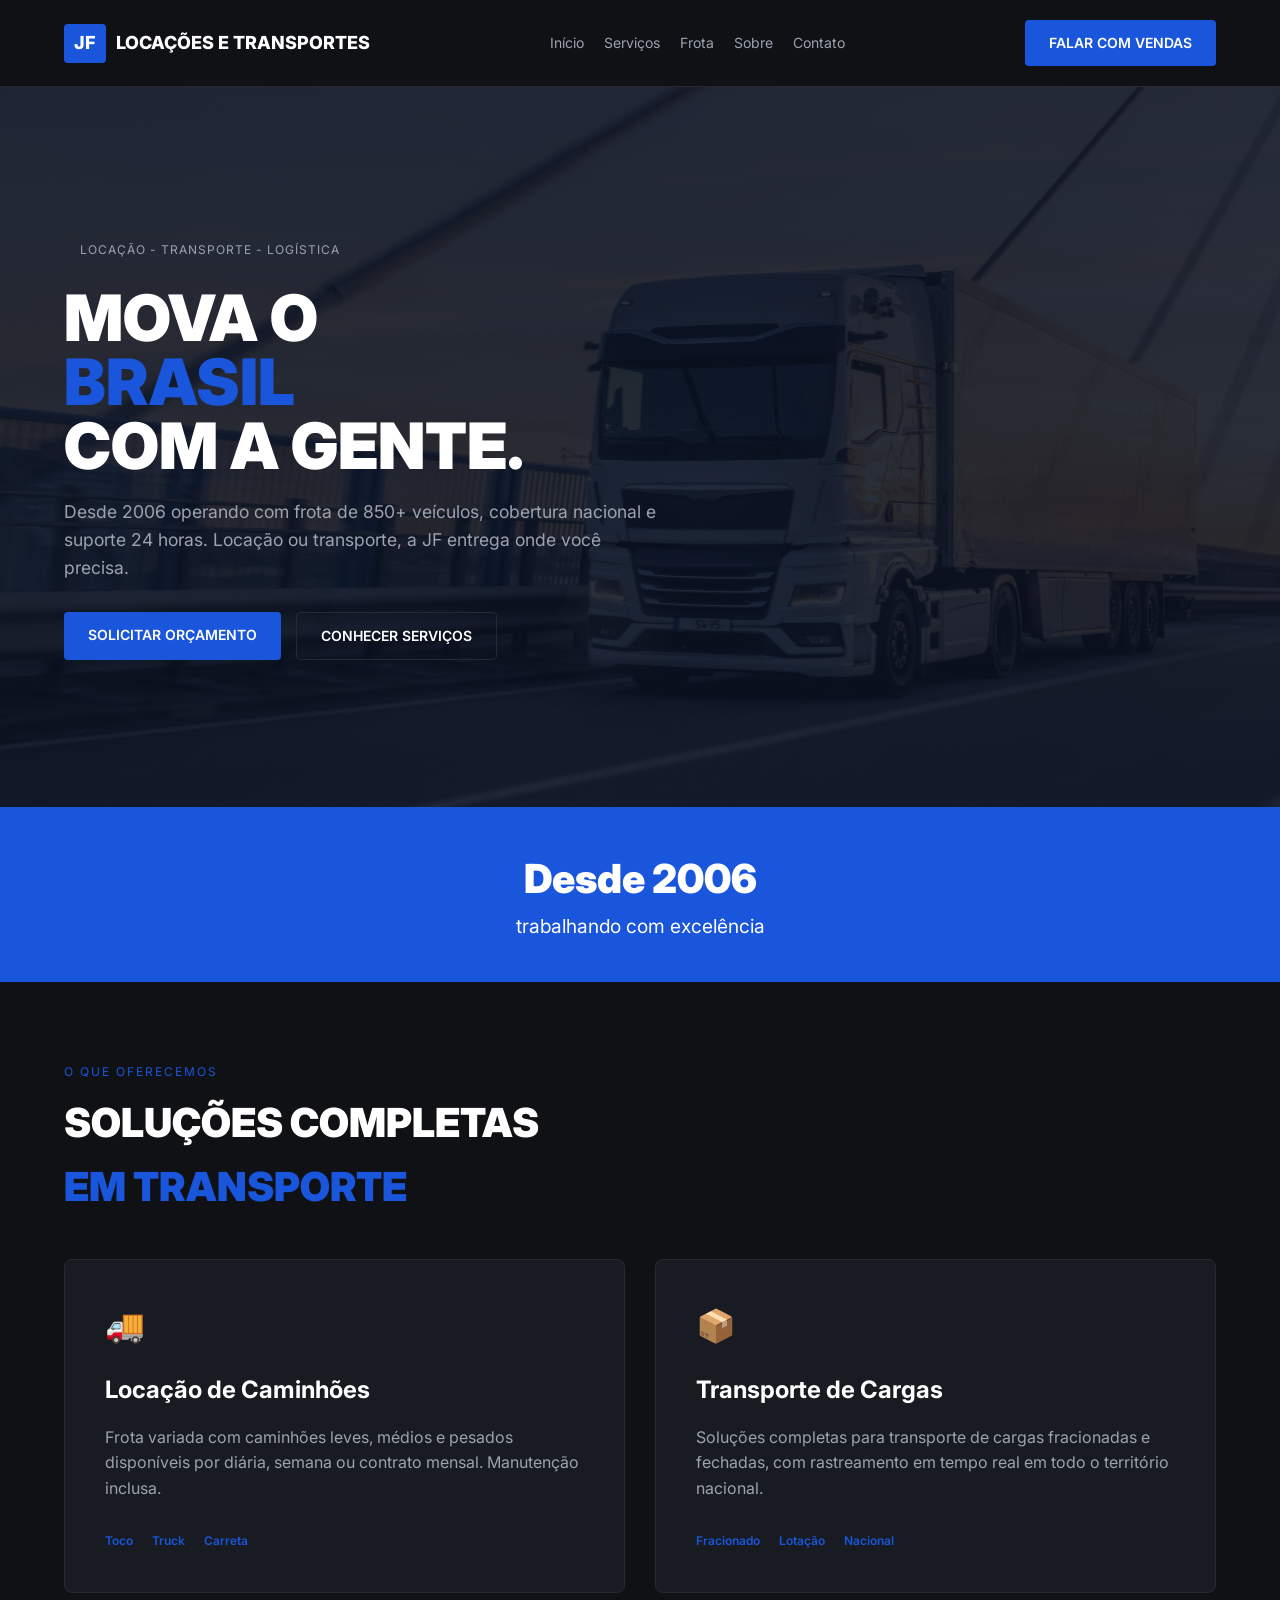
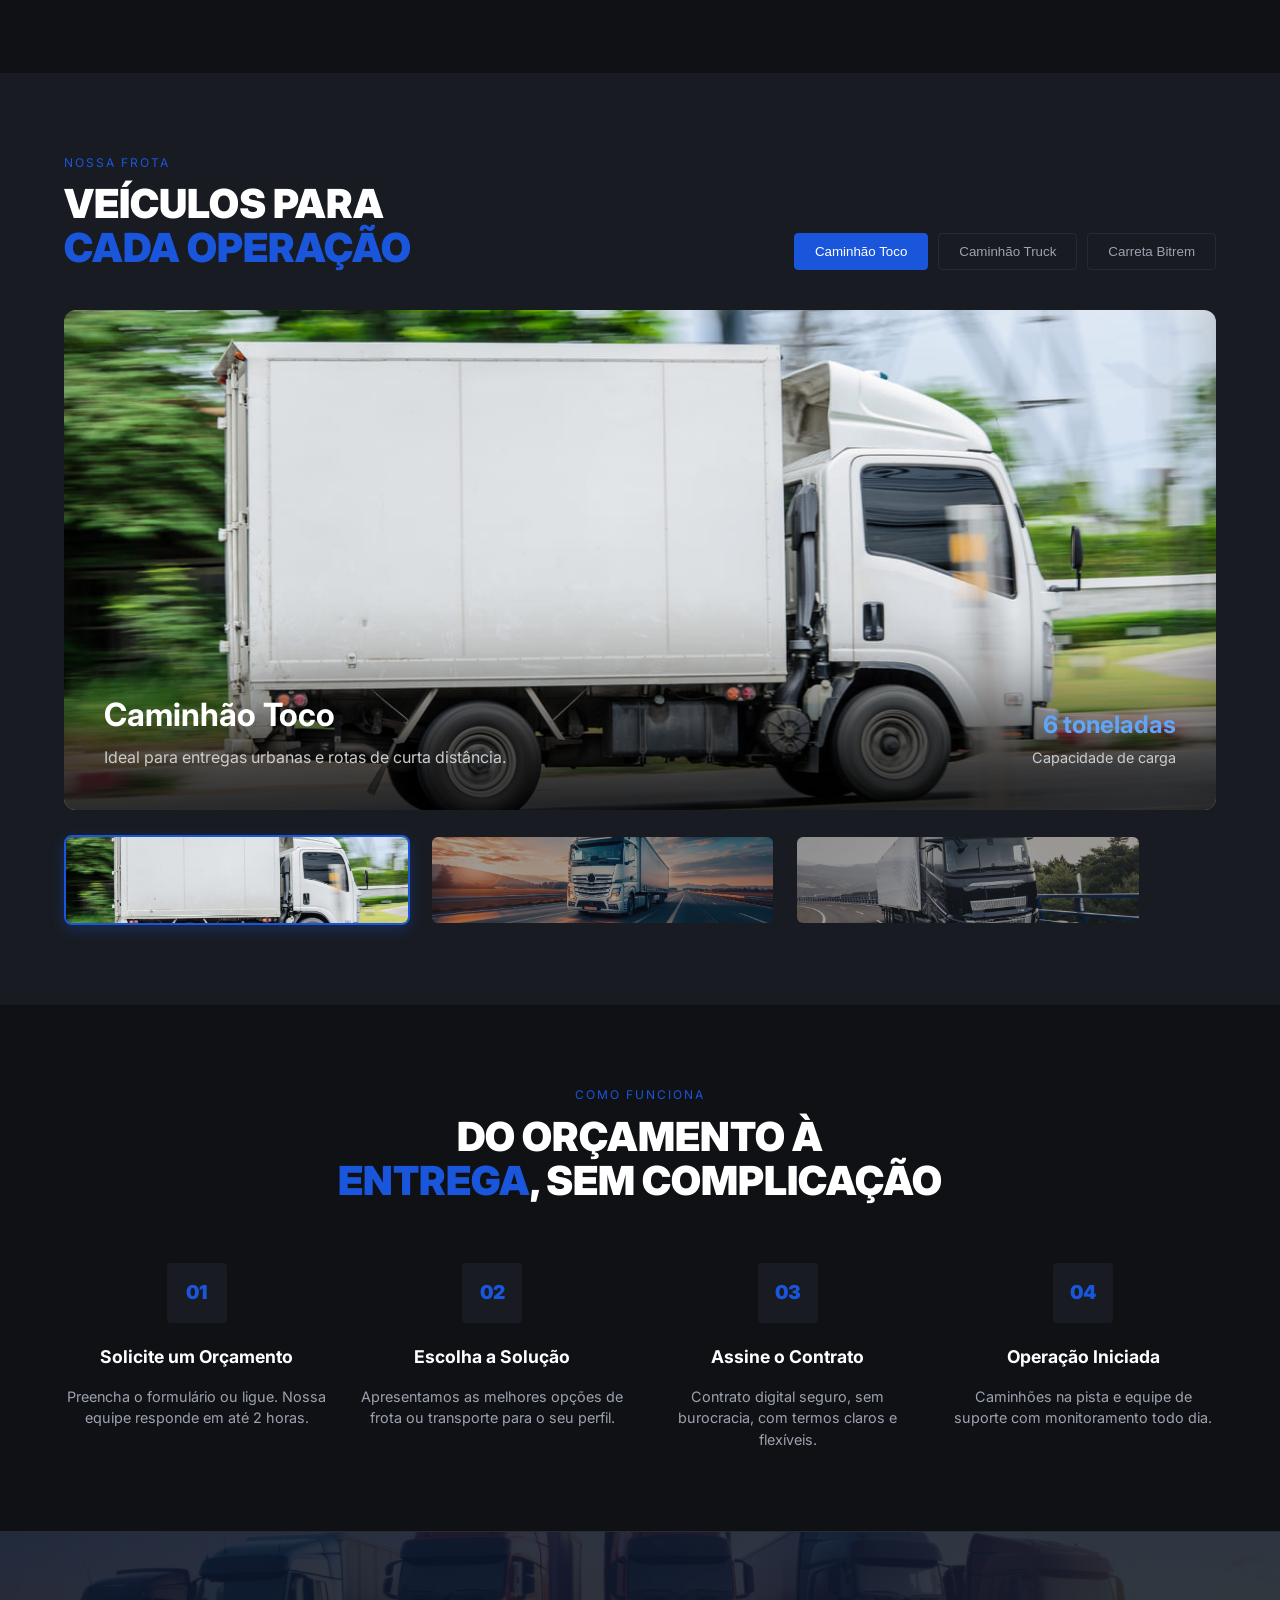
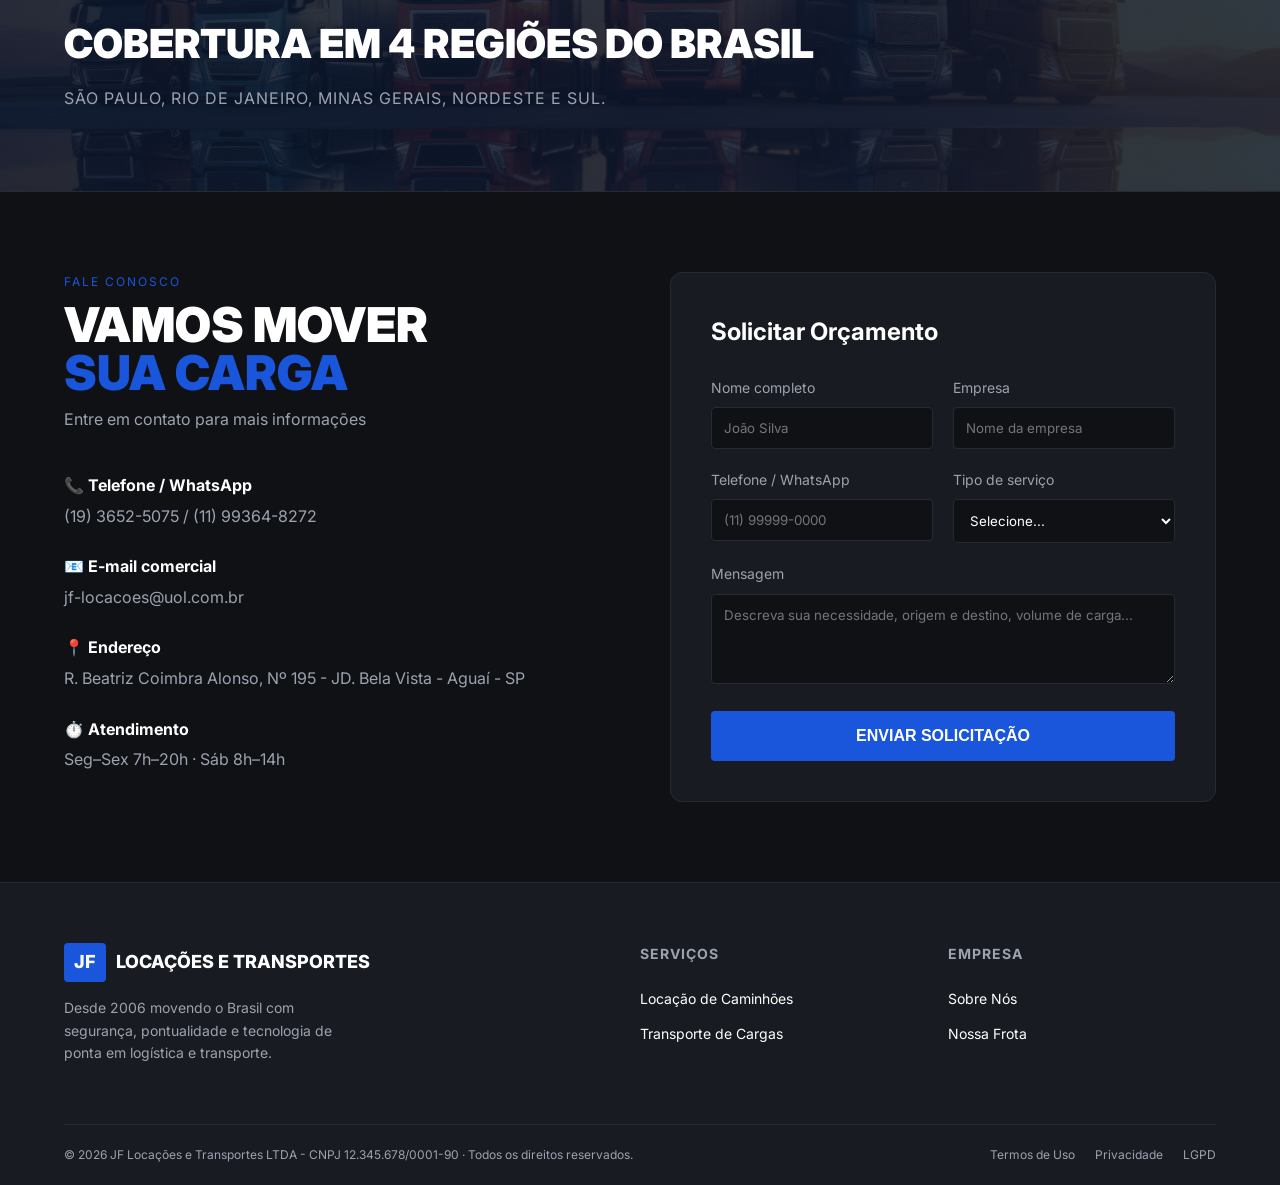
==== index.html @ 0ebe4ec7 "Create Website for JF Locacoes" ====
<!DOCTYPE html>
<html lang="pt-BR">
<head>
    <meta charset="UTF-8">
    <meta name="viewport" content="width=device-width, initial-scale=1.0">
    <title>JF Locações e Transportes</title>
    <link rel="stylesheet" href="css/style.css?v=2">
    <link href="https://fonts.googleapis.com/css2?family=Inter:wght@400;600;800;900&display=swap" rel="stylesheet">
</head>
<body>

    <!-- CABEÇALHO / MENU -->
    <header class="navbar">
        <div class="logo">
            <span class="logo-icon">JF</span>
            <span class="logo-text">LOCAÇÕES E TRANSPORTES</span>
        </div>
        <nav>
            <ul class="nav-links">
                <li><a href="#inicio">Início</a></li>
                <li><a href="#servicos">Serviços</a></li>
                <li><a href="#frota">Frota</a></li>
                <li><a href="#sobre">Sobre</a></li>
                <li><a href="#contato">Contato</a></li>
            </ul>
        </nav>
        <a href="#contato" class="btn btn-primary">FALAR COM VENDAS</a>
    </header>

    <!-- SEÇÃO INÍCIO (HERO) -->
    <section id="inicio" class="hero">
        <div class="hero-content">
            <div class="badge">LOCAÇÃO - TRANSPORTE - LOGÍSTICA</div>
            <h1>MOVA O<br><span class="text-blue">BRASIL</span><br>COM A GENTE.</h1>
            <p>Desde 2006 operando com frota de 850+ veículos, cobertura nacional e suporte 24 horas. Locação ou transporte, a JF entrega onde você precisa.</p>
            <div class="hero-actions">
                <a href="#contato" class="btn btn-primary">SOLICITAR ORÇAMENTO</a>
                <a href="#servicos" class="btn btn-outline">CONHECER SERVIÇOS</a>
            </div>
        </div>
        <!-- Imagem de fundo ilustrativa aplicada via CSS ou container -->
    </section>

    <!-- FAIXA DE DESTAQUE -->
    <div class="banner-highlight">
        <h2>Desde 2006</h2>
        <p>trabalhando com excelência</p>
    </div>

    <!-- SEÇÃO SERVIÇOS -->
    <section id="servicos" class="services">
        <div class="section-header">
            <span class="section-subtitle">O QUE OFERECEMOS</span>
            <h2>SOLUÇÕES COMPLETAS<br><span class="text-blue">EM TRANSPORTE</span></h2>
        </div>
        
        <div class="services-grid">
            <div class="card">
                <div class="card-icon">🚚</div>
                <h3>Locação de Caminhões</h3>
                <p>Frota variada com caminhões leves, médios e pesados disponíveis por diária, semana ou contrato mensal. Manutenção inclusa.</p>
                <div class="tags">
                    <span>Toco</span> <span>Truck</span> <span>Carreta</span>
                </div>
            </div>
            <div class="card">
                <div class="card-icon">📦</div>
                <h3>Transporte de Cargas</h3>
                <p>Soluções completas para transporte de cargas fracionadas e fechadas, com rastreamento em tempo real em todo o território nacional.</p>
                <div class="tags">
                    <span>Fracionado</span> <span>Lotação</span> <span>Nacional</span>
                </div>
            </div>
        </div>
    </section>

    <!-- SEÇÃO FROTA -->
    <section id="frota" class="fleet">
        <div class="fleet-header">
            <div class="fleet-title">
                <span class="section-subtitle">NOSSA FROTA</span>
                <h2>VEÍCULOS PARA<br><span class="text-blue">CADA OPERAÇÃO</span></h2>
            </div>
            <div class="fleet-tabs">
                <button class="tab-btn active" data-target="toco">Caminhão Toco</button>
                <button class="tab-btn" data-target="truck">Caminhão Truck</button>
                <button class="tab-btn" data-target="bitrem">Carreta Bitrem</button>
            </div>
        </div>
        <div class="fleet-content">
            <!-- ABA TOCO -->
            <div class="tab-pane active" id="tab-toco">
                <div class="fleet-main-image" style="background-image: url('assets/caminhao-toco.jpg');">
                    <div class="fleet-info">
                        <h3>Caminhão Toco</h3>
                        <p>Ideal para entregas urbanas e rotas de curta distância.</p>
                    </div>
                    <div class="fleet-capacity">
                        <strong>6 toneladas</strong>
                        <span>Capacidade de carga</span>
                    </div>
                </div>
            </div>
            <!-- ABA TRUCK -->
            <div class="tab-pane" id="tab-truck">
                <div class="fleet-main-image" style="background-image: url('assets/caminhao-truck.jpg');">
                    <div class="fleet-info">
                        <h3>Caminhão Truck</h3>
                        <p>Versátil e potente para cargas médias em todo o Brasil.</p>
                    </div>
                    <div class="fleet-capacity">
                        <strong>14 toneladas</strong>
                        <span>Capacidade de carga</span>
                    </div>
                </div>
            </div>
            <!-- ABA BITREM -->
            <div class="tab-pane" id="tab-bitrem">
                <div class="fleet-main-image" style="background-image: url('assets/carreta-bitrem.jpg');">
                    <div class="fleet-info">
                        <h3>Carreta Bitrem</h3>
                        <p>Máxima capacidade para grandes volumes e longas distâncias.</p>
                    </div>
                    <div class="fleet-capacity">
                        <strong>45 toneladas</strong>
                        <span>Capacidade de carga</span>
                    </div>
                </div>
            </div>
            
            <!-- MINIATURAS DA FROTA -->
            <div class="fleet-thumbs">
                <div class="thumb-item active" data-index="0">
                    <img src="assets/caminhao-toco.jpg" alt="Caminhão Toco">
                </div>
                <div class="thumb-item" data-index="1">
                    <img src="assets/caminhao-truck.jpg" alt="Caminhão Truck">
                </div>
                <div class="thumb-item" data-index="2">
                    <img src="assets/carreta-bitrem.jpg" alt="Carreta Bitrem">
                </div>
            </div>
        </div>
    </section>

    <!-- SEÇÃO SOBRE (COMO FUNCIONA / COBERTURA) -->
    <section id="sobre" class="about">
        <div class="process-container">
            <span class="section-subtitle text-center">COMO FUNCIONA</span>
            <h2 class="text-center">DO ORÇAMENTO À<br><span class="text-blue">ENTREGA</span>, SEM COMPLICAÇÃO</h2>
            
            <div class="process-steps">
                <div class="step">
                    <div class="step-number">01</div>
                    <h4>Solicite um Orçamento</h4>
                    <p>Preencha o formulário ou ligue. Nossa equipe responde em até 2 horas.</p>
                </div>
                <div class="step">
                    <div class="step-number">02</div>
                    <h4>Escolha a Solução</h4>
                    <p>Apresentamos as melhores opções de frota ou transporte para o seu perfil.</p>
                </div>
                <div class="step">
                    <div class="step-number">03</div>
                    <h4>Assine o Contrato</h4>
                    <p>Contrato digital seguro, sem burocracia, com termos claros e flexíveis.</p>
                </div>
                <div class="step">
                    <div class="step-number">04</div>
                    <h4>Operação Iniciada</h4>
                    <p>Caminhões na pista e equipe de suporte com monitoramento todo dia.</p>
                </div>
            </div>
        </div>

        <!-- BANNER DE COBERTURA -->
        <div class="coverage-banner">
            <h2>COBERTURA EM 4 REGIÕES DO BRASIL</h2>
            <p>São Paulo, Rio de Janeiro, Minas Gerais, Nordeste e Sul.</p>
        </div>
    </section>

    <!-- SEÇÃO CONTATO -->
    <section id="contato" class="contact">
        <div class="contact-wrapper">
            <div class="contact-info">
                <span class="section-subtitle">FALE CONOSCO</span>
                <h2>VAMOS MOVER<br><span class="text-blue">SUA CARGA</span></h2>
                <p>Entre em contato para mais informações</p>
                
                <ul class="contact-list">
                    <li>
                        <strong>📞 Telefone / WhatsApp</strong>
                        (19) 3652-5075 / (11) 99364-8272
                    </li>
                    <li>
                        <strong>📧 E-mail comercial</strong>
                        jf-locacoes@uol.com.br
                    </li>
                    <li>
                        <strong>📍 Endereço</strong>
                        R. Beatriz Coimbra Alonso, Nº 195 - JD. Bela Vista - Aguaí - SP
                    </li>
                    <li>
                        <strong>⏱️ Atendimento</strong>
                        Seg–Sex 7h–20h · Sáb 8h–14h
                    </li>
                </ul>
            </div>
            
            <div class="contact-form-container">
                <h3>Solicitar Orçamento</h3>
                <form id="form-contato">
                    <div class="form-row">
                        <div class="form-group">
                            <label>Nome completo</label>
                            <input type="text" name="nome" placeholder="João Silva" required>
                        </div>
                        <div class="form-group">
                            <label>Empresa</label>
                            <input type="text" name="empresa" placeholder="Nome da empresa">
                        </div>
                    </div>
                    <div class="form-row">
                        <div class="form-group">
                            <label>Telefone / WhatsApp</label>
                            <input type="text" name="telefone" placeholder="(11) 99999-0000" required>
                        </div>
                        <div class="form-group">
                            <label>Tipo de serviço</label>
                            <select name="servico" required>
                                <option value="">Selecione...</option>
                                <option value="locacao">Locação de Caminhões</option>
                                <option value="transporte">Transporte de Cargas</option>
                            </select>
                        </div>
                    </div>
                    <div class="form-group">
                        <label>Mensagem</label>
                        <textarea name="mensagem" rows="4" placeholder="Descreva sua necessidade, origem e destino, volume de carga..." required></textarea>
                    </div>
                    <button type="submit" class="btn btn-primary btn-full">ENVIAR SOLICITAÇÃO</button>
                    <div id="form-mensagem"></div>
                </form>
            </div>
        </div>
    </section>

    <!-- RODAPÉ -->
    <footer>
        <div class="footer-grid">
            <div class="footer-brand">
                <div class="logo">
                    <span class="logo-icon">JF</span>
                    <span class="logo-text">LOCAÇÕES E TRANSPORTES</span>
                </div>
                <p>Desde 2006 movendo o Brasil com segurança, pontualidade e tecnologia de ponta em logística e transporte.</p>
            </div>
            <div class="footer-links">
                <h4>SERVIÇOS</h4>
                <ul>
                    <li><a href="#servicos">Locação de Caminhões</a></li>
                    <li><a href="#servicos">Transporte de Cargas</a></li>
                </ul>
            </div>
            <div class="footer-links">
                <h4>EMPRESA</h4>
                <ul>
                    <li><a href="#sobre">Sobre Nós</a></li>
                    <li><a href="#frota">Nossa Frota</a></li>
                </ul>
            </div>
        </div>
        <div class="footer-bottom">
            <p>© 2026 JF Locações e Transportes LTDA - CNPJ 12.345.678/0001-90 · Todos os direitos reservados.</p>
            <div class="legal-links">
                <a href="#">Termos de Uso</a>
                <a href="#">Privacidade</a>
                <a href="#">LGPD</a>
            </div>
        </div>
    </footer>

    <script src="js/main.js"></script>
</body>
</html>
---- css/style.css ----
:root {
    --bg-dark: #0f1115;
    --bg-card: #181b21;
    --bg-card-hover: #1f232a;
    --color-primary: #1a56db;
    --color-primary-hover: #1e40af;
    --text-white: #ffffff;
    --text-gray: #9ca3af;
    --border-color: #272a30;
    --font-main: 'Inter', sans-serif;
}

* {
    margin: 0;
    padding: 0;
    box-sizing: border-box;
}

html {
    scroll-behavior: smooth; /* Habilita rolagem fluida */
}

body {
    background-color: var(--bg-dark);
    color: var(--text-white);
    font-family: var(--font-main);
    line-height: 1.6;
}

.text-blue { color: var(--color-primary); }

/* BOTOES */
.btn {
    display: inline-block;
    padding: 12px 24px;
    border-radius: 4px;
    font-weight: 600;
    text-decoration: none;
    cursor: pointer;
    transition: 0.3s;
    border: none;
    font-size: 14px;
}
.btn-primary {
    background-color: var(--color-primary);
    color: #fff;
}
.btn-primary:hover { background-color: var(--color-primary-hover); }
.btn-outline {
    background-color: transparent;
    border: 1px solid var(--border-color);
    color: #fff;
}
.btn-outline:hover { background-color: var(--bg-card); }
.btn-full { width: 100%; padding: 16px; font-size: 16px; }

/* NAVBAR */
.navbar {
    display: flex;
    justify-content: space-between;
    align-items: center;
    padding: 20px 5%;
    background-color: var(--bg-dark);
    position: sticky;
    top: 0;
    z-index: 100;
    border-bottom: 1px solid var(--border-color);
}
.logo { display: flex; align-items: center; gap: 10px; font-weight: 800; font-size: 18px; }
.logo-icon { background: var(--color-primary); padding: 5px 10px; border-radius: 4px; }
.nav-links { display: flex; list-style: none; gap: 20px; }
.nav-links a { color: var(--text-gray); text-decoration: none; font-size: 14px; transition: 0.3s; }
.nav-links a:hover { color: var(--text-white); }

/* HERO */
.hero {
    padding: 100px 5%;
    min-height: 80vh;
    display: flex;
    align-items: center;
    background: linear-gradient(rgba(11, 18, 33, 0.88), rgba(11, 18, 33, 0.88)), url('../assets/bg-principal.jpg') center/cover no-repeat;
}
.hero-content { max-width: 600px; }
.badge {
    display: inline-block;
    border: 1px solid var(--border-color);
    padding: 5px 15px;
    font-size: 12px;
    letter-spacing: 1px;
    margin-bottom: 20px;
    color: var(--text-gray);
}
.hero h1 { font-size: 4rem; line-height: 1; font-weight: 900; margin-bottom: 20px; text-transform: uppercase; }
.hero p { color: var(--text-gray); margin-bottom: 30px; font-size: 1.1rem; }
.hero-actions { display: flex; gap: 15px; }

/* BANNER DESTAQUE */
.banner-highlight {
    background-color: var(--color-primary);
    text-align: center;
    padding: 40px 20px;
}
.banner-highlight h2 { font-size: 2.5rem; font-weight: 900; }
.banner-highlight p { font-size: 1.2rem; }

/* SERVIÇOS */
.services { padding: 80px 5%; }
.section-subtitle { color: var(--color-primary); font-size: 12px; letter-spacing: 2px; text-transform: uppercase; display: block; margin-bottom: 10px; }
.section-header h2 { font-size: 2.5rem; font-weight: 900; margin-bottom: 40px; text-transform: uppercase; }

.services-grid { display: grid; grid-template-columns: repeat(auto-fit, minmax(400px, 1fr)); gap: 30px; }
.card {
    background-color: var(--bg-card);
    padding: 40px;
    border-radius: 8px;
    border: 1px solid var(--border-color);
    transition: all 0.3s ease;
}
.card:hover {
    transform: translateY(-8px); /* Levanta o card levemente */
    border-color: var(--color-primary); /* Acende a borda com o azul do projeto */
    box-shadow: 0 15px 30px rgba(26, 86, 219, 0.15); /* Cria uma sombra azulada externa */
}
.card-icon { font-size: 2rem; margin-bottom: 20px; }
.card h3 { font-size: 1.5rem; margin-bottom: 15px; }
.card p { color: var(--text-gray); margin-bottom: 25px; }
.tags span {
    color: var(--color-primary);
    font-size: 12px;
    font-weight: 600;
    margin-right: 15px;
}

/* FROTA */
.fleet { padding: 80px 5%; background-color: var(--bg-card); }
.fleet-header { display: flex; justify-content: space-between; align-items: flex-end; margin-bottom: 40px; }
.fleet-title h2 { font-size: 2.5rem; font-weight: 900; text-transform: uppercase; line-height: 1.1; }
.fleet-tabs { display: flex; gap: 10px; }
.tab-btn {
    background: transparent;
    border: 1px solid var(--border-color);
    color: var(--text-gray);
    padding: 10px 20px;
    cursor: pointer;
    border-radius: 4px;
    transition: 0.3s;
}
.tab-btn.active, .tab-btn:hover {
    background-color: var(--color-primary);
    color: #fff;
    border-color: var(--color-primary);
}

.tab-pane { display: none; }
.tab-pane.active { display: block; }
.fleet-main-image {
    width: 100%;
    height: 500px;
    border-radius: 12px;
    background-size: cover;
    background-position: center;
    position: relative;
    display: flex;
    justify-content: space-between;
    align-items: flex-end;
    padding: 40px;
    box-shadow: inset 0 -150px 100px -50px rgba(0,0,0,0.8);
}
.fleet-info h3 { font-size: 2rem; margin-bottom: 5px; }
.fleet-info p { color: #ccc; }
.fleet-capacity { text-align: right; }
.fleet-capacity strong { display: block; font-size: 1.5rem; color: #60a5fa; }
.fleet-capacity span { font-size: 0.9rem; color: #ccc; }

/* CONTATO */
.contact { padding: 80px 5%; }
.contact-wrapper { display: grid; grid-template-columns: 1fr 1fr; gap: 60px; }
.contact-info h2 { font-size: 3rem; font-weight: 900; margin-bottom: 10px; text-transform: uppercase; line-height: 1; }
.contact-info > p { color: var(--text-gray); margin-bottom: 40px; }
.contact-list { list-style: none; }
.contact-list li { margin-bottom: 25px; color: var(--text-gray); }
.contact-list strong { display: block; color: var(--text-white); margin-bottom: 5px; }

.contact-form-container {
    background-color: var(--bg-card);
    padding: 40px;
    border-radius: 12px;
    border: 1px solid var(--border-color);
}
.contact-form-container h3 { margin-bottom: 25px; font-size: 1.5rem; }
.form-row { display: grid; grid-template-columns: 1fr 1fr; gap: 20px; }
.form-group { margin-bottom: 20px; }
.form-group label { display: block; margin-bottom: 8px; font-size: 14px; color: var(--text-gray); }
.form-group input, .form-group select, .form-group textarea {
    width: 100%;
    padding: 12px;
    background-color: var(--bg-dark);
    border: 1px solid var(--border-color);
    color: #fff;
    border-radius: 4px;
    font-family: var(--font-main);
}
.form-group input:focus, .form-group textarea:focus { outline: none; border-color: var(--color-primary); }

/* RODAPÉ */
footer { padding: 60px 5% 20px; background-color: var(--bg-card); border-top: 1px solid var(--border-color); }
.footer-grid { display: grid; grid-template-columns: 2fr 1fr 1fr; gap: 40px; margin-bottom: 60px; }
.footer-brand p { color: var(--text-gray); margin-top: 15px; max-width: 300px; font-size: 14px; }
.footer-links h4 { margin-bottom: 20px; font-size: 14px; letter-spacing: 1px; color: var(--text-gray); }
.footer-links ul { list-style: none; }
.footer-links li { margin-bottom: 10px; }
.footer-links a { color: var(--text-white); text-decoration: none; font-size: 14px; transition: 0.3s; }
.footer-links a:hover { color: var(--color-primary); }
.footer-bottom { display: flex; justify-content: space-between; padding-top: 20px; border-top: 1px solid var(--border-color); font-size: 12px; color: var(--text-gray); }
.legal-links { display: flex; gap: 20px; }
.legal-links a { color: var(--text-gray); text-decoration: none; }
.legal-links a:hover { color: #fff; }

/* RESPONSIVO BÁSICO */
@media (max-width: 900px) {
    .contact-wrapper, .footer-grid { grid-template-columns: 1fr; }
    .hero h1 { font-size: 3rem; }
    .fleet-header { flex-direction: column; align-items: flex-start; gap: 20px; }
    .fleet-tabs { width: 100%; overflow-x: auto; }
}

/* UTILITÁRIO DE ALINHAMENTO */
.text-center { 
    text-align: center; 
}

/* SEÇÃO SOBRE / PROCESSO */
.about { 
    padding: 80px 0 0 0; 
    background-color: var(--bg-dark); 
}

.process-container { 
    padding: 0 5% 80px; 
}

.process-container .section-subtitle { 
    display: block; 
    margin-bottom: 10px; 
    text-align: center; 
}

.process-container h2 { 
    font-size: 2.5rem; 
    font-weight: 900; 
    margin-bottom: 60px; 
    text-transform: uppercase; 
    line-height: 1.1; 
}

.process-steps { 
    display: grid; 
    grid-template-columns: repeat(4, 1fr); 
    gap: 30px; 
    text-align: center; 
}

.step { 
    display: flex; 
    flex-direction: column; 
    align-items: center; 
}

.step-number {
    width: 60px;
    height: 60px;
    display: flex;
    align-items: center;
    justify-content: center;
    font-size: 1.2rem;
    font-weight: 900;
    margin-bottom: 20px;
    border-radius: 4px;
    background-color: var(--bg-card);
    color: var(--color-primary);
}

.step h4 { 
    margin-bottom: 15px; 
    font-size: 1.1rem; 
    color: var(--text-white); 
}

.step p { 
    color: var(--text-gray); 
    font-size: 0.9rem; 
    line-height: 1.5; 
}

/* BANNER COBERTURA */
.coverage-banner {
    background: linear-gradient(rgba(24, 27, 33, 0.9), rgba(24, 27, 33, 0.9)), url('../assets/bg-cobertura.jpg') center/cover;
    padding: 60px 5%;
    border-top: 1px solid var(--border-color);
    border-bottom: 1px solid var(--border-color);
}

.coverage-banner h2 { 
    font-size: 2.5rem; 
    font-weight: 900; 
    text-transform: uppercase; 
    margin-bottom: 10px; 
}

.coverage-banner p { 
    color: var(--text-gray); 
    font-size: 1rem; 
    text-transform: uppercase; 
    letter-spacing: 1px; 
}

/* ADAPTAÇÕES RESPONSIVAS PARA O PROCESSO */
@media (max-width: 900px) {
    .process-steps { grid-template-columns: 1fr 1fr; }
}

@media (max-width: 600px) {
    .process-steps { grid-template-columns: 1fr; }
    .coverage-banner h2 { font-size: 1.8rem; }
}

/* Estilo padrão para todos os números (apagados) */
.step-number {
    width: 60px;
    height: 60px;
    display: flex;
    align-items: center;
    justify-content: center;
    font-size: 1.2rem;
    font-weight: 900;
    margin-bottom: 20px;
    border-radius: 4px;
    background-color: var(--bg-card); /* Fundo escuro */
    color: var(--color-primary); /* Texto azul */
    transition: all 0.3s ease; /* Suaviza a transição de cor */
}

/* Efeito Hover: Quando o mouse passa no bloco, o número acende */
.step:hover .step-number {
    background-color: var(--color-primary); /* Fundo azul */
    color: var(--text-white); /* Texto branco */
    transform: translateY(-5px); /* Efeito opcional: levanta levemente o número */
}

/* BANNER COBERTURA COM FILTRO AZUL */
.coverage-banner {
    /* Os valores rgba(11, 22, 43, 0.85) criam o ecrã azul escuro translúcido */
    background: linear-gradient(rgba(11, 22, 43, 0.85), rgba(11, 22, 43, 0.85)), url('../assets/bg-cobertura.jpg') center/cover;
    padding: 80px 5%;
    border-top: 1px solid var(--border-color);
    border-bottom: 1px solid var(--border-color);
}

/* 1. Animação da foto do caminhão */
@keyframes moveBackground {
    0% { 
        background-position: 0% 50%; 
        background-size: 110% auto; 
    }
    50% { 
        background-position: 100% 50%; 
        background-size: 115% auto; 
    }
    100% { 
        background-position: 0% 50%; 
        background-size: 110% auto; 
    }
}

/* 2. Animação dos textos */
@keyframes floatText {
    0%, 100% { transform: translate(0px, 0px); }
    50% { transform: translate(5px, -5px); }
}

/* 3. Aplicação das animações */
.tab-pane.active .fleet-main-image {
    animation: moveBackground 25s linear infinite;
}

.tab-pane.active .fleet-info {
    animation: floatText 8s ease-in-out infinite;
}

/* Transição suave padrão para todos os botões */
.btn, button, .hero-buttons a {
    transition: all 0.3s cubic-bezier(0.4, 0, 0.2, 1);
    position: relative;
    overflow: hidden;
}

/* 1. Botão Principal (Preenchido de Azul) */
.btn-primary:hover, .hero-buttons .btn-primary:hover {
    transform: translateY(-3px); /* Eleva o botão levemente */
    background-color: #2563eb; /* Um tom de azul ligeiramente mais vivo */
    box-shadow: 0 10px 25px -5px rgba(37, 99, 235, 0.4); /* Sombra difusa e elegante */
}

/* 2. Botão Secundário (Contornado/Transparente) */
.btn-outline:hover, .hero-buttons .btn-secondary:hover, .hero-buttons a:not(.btn-primary):hover {
    transform: translateY(-3px);
    background-color: rgba(37, 99, 235, 0.15); /* Preenche o fundo com um azul translúcido subtil */
    border-color: #3b82f6; /* Acentua a cor da borda */
    box-shadow: 0 10px 25px -5px rgba(0, 0, 0, 0.3);
}

/* MINIATURAS DA FROTA */
.fleet-thumbs {
    display: flex;
    gap: 20px;
    margin-top: 25px;
    justify-content: flex-start;
}

.thumb-item {
    width: 30%;
    height: 90px;
    border-radius: 8px;
    overflow: hidden;
    cursor: pointer;
    border: 2px solid transparent;
    opacity: 0.6;
    transition: all 0.3s ease;
}

.thumb-item img {
    width: 100%;
    height: 100%;
    object-fit: cover;
}

.thumb-item:hover {
    opacity: 0.9;
}

.thumb-item.active {
    border-color: var(--color-primary);
    opacity: 1;
    box-shadow: 0 5px 15px rgba(26, 86, 219, 0.3);
}

@media (max-width: 768px) {
    .fleet-thumbs { flex-direction: column; }
    .thumb-item { width: 100%; }
}
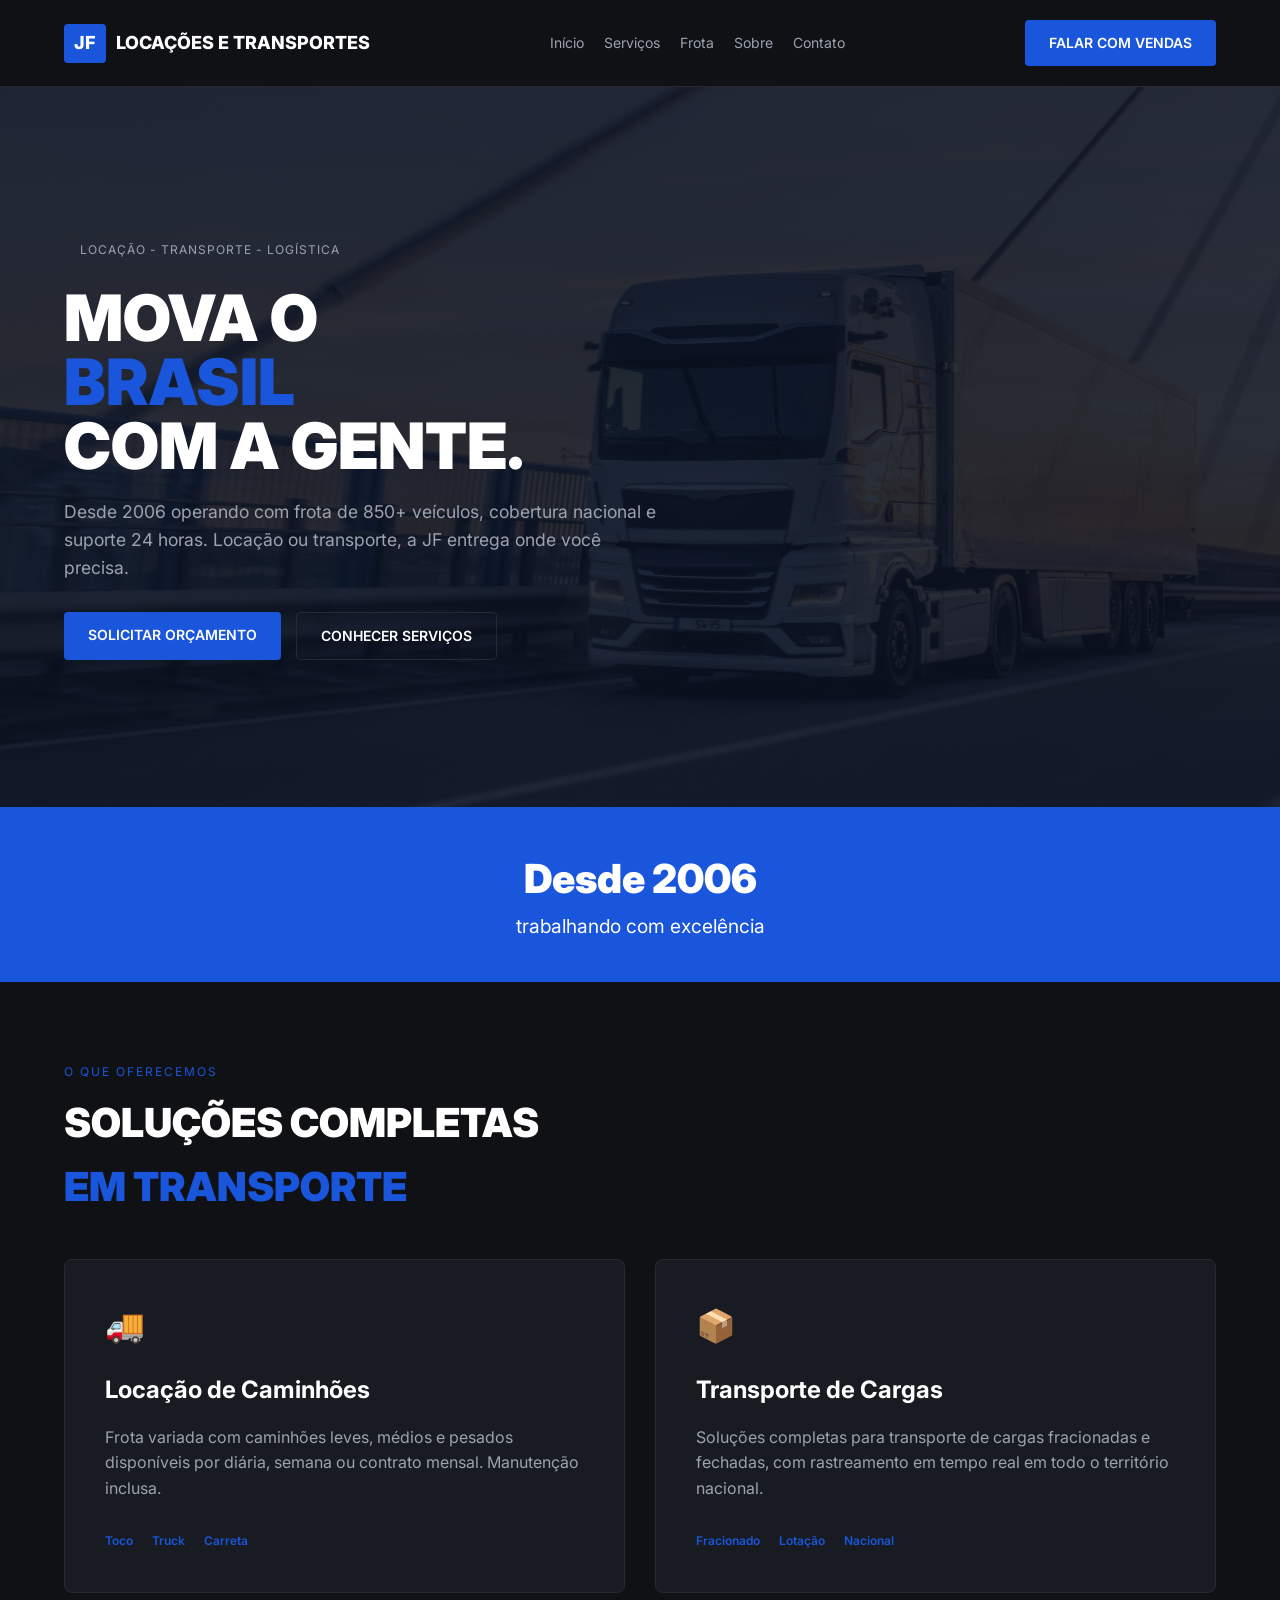
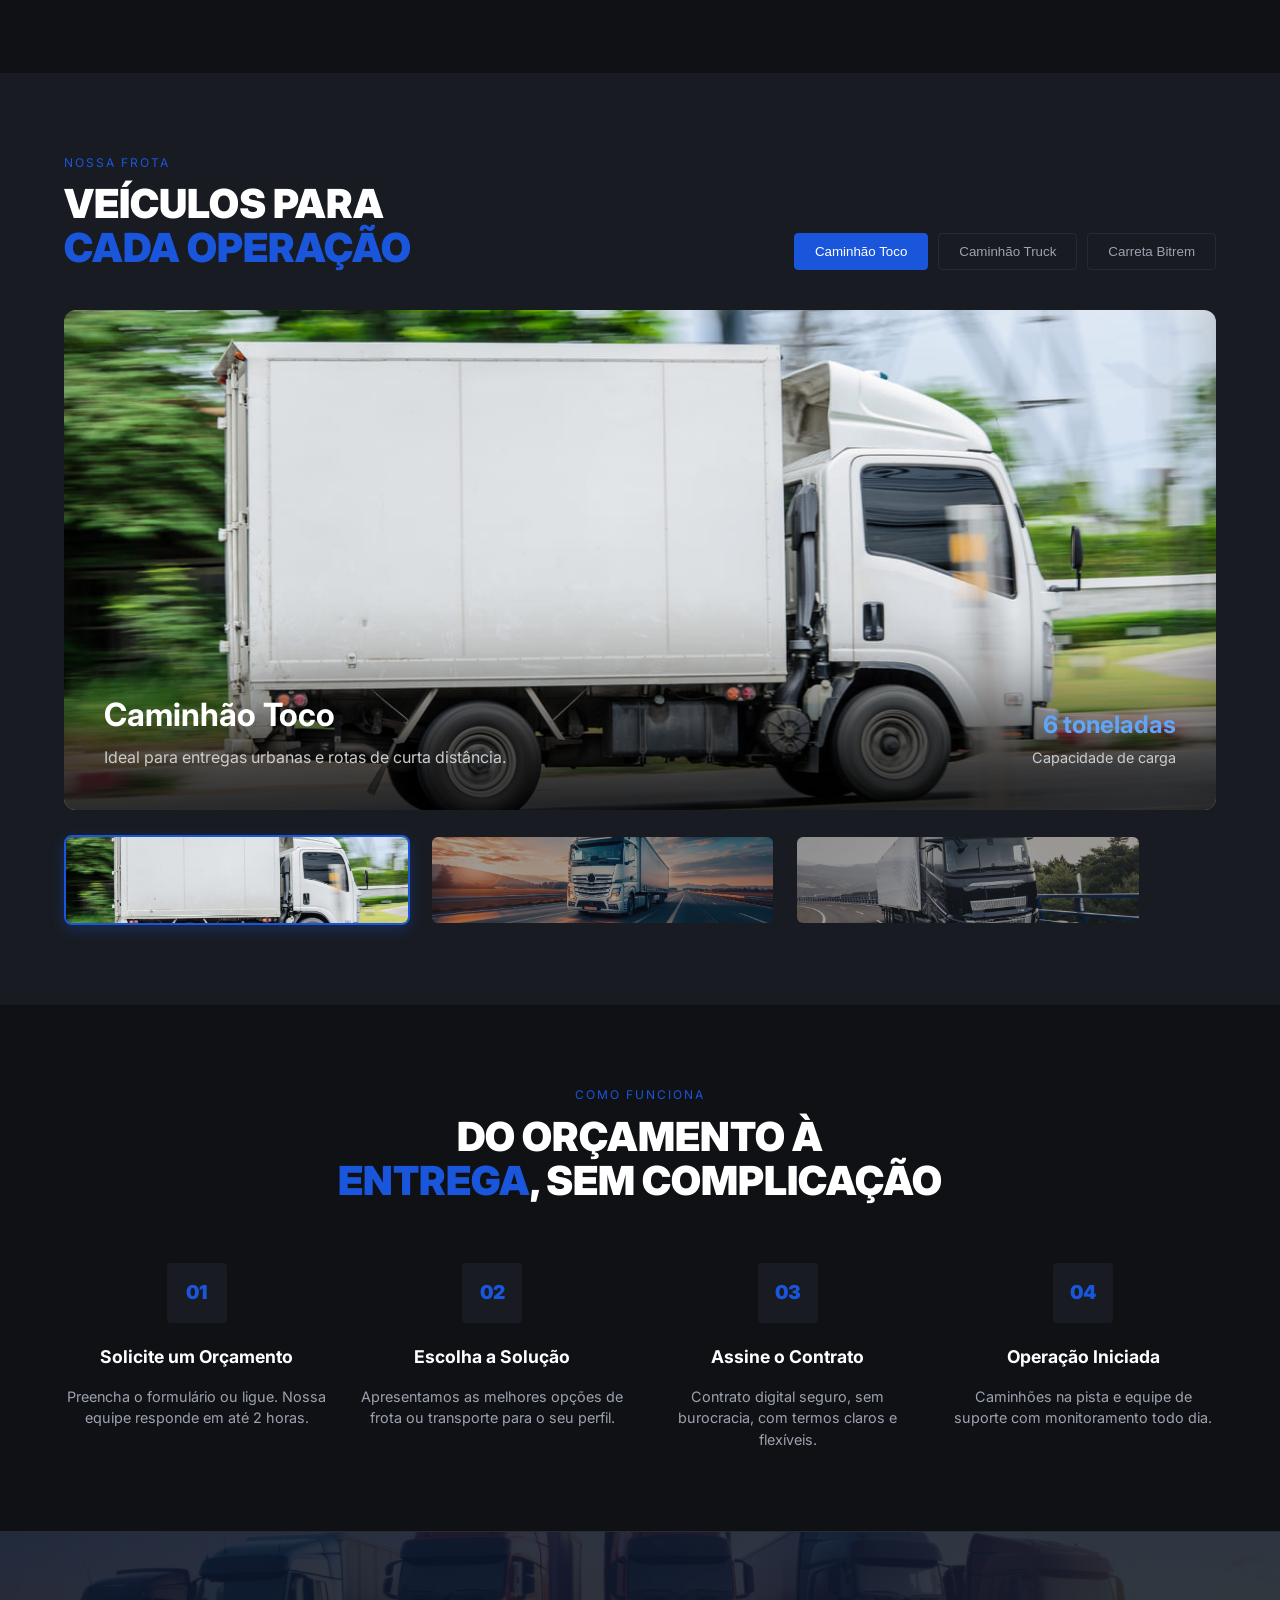
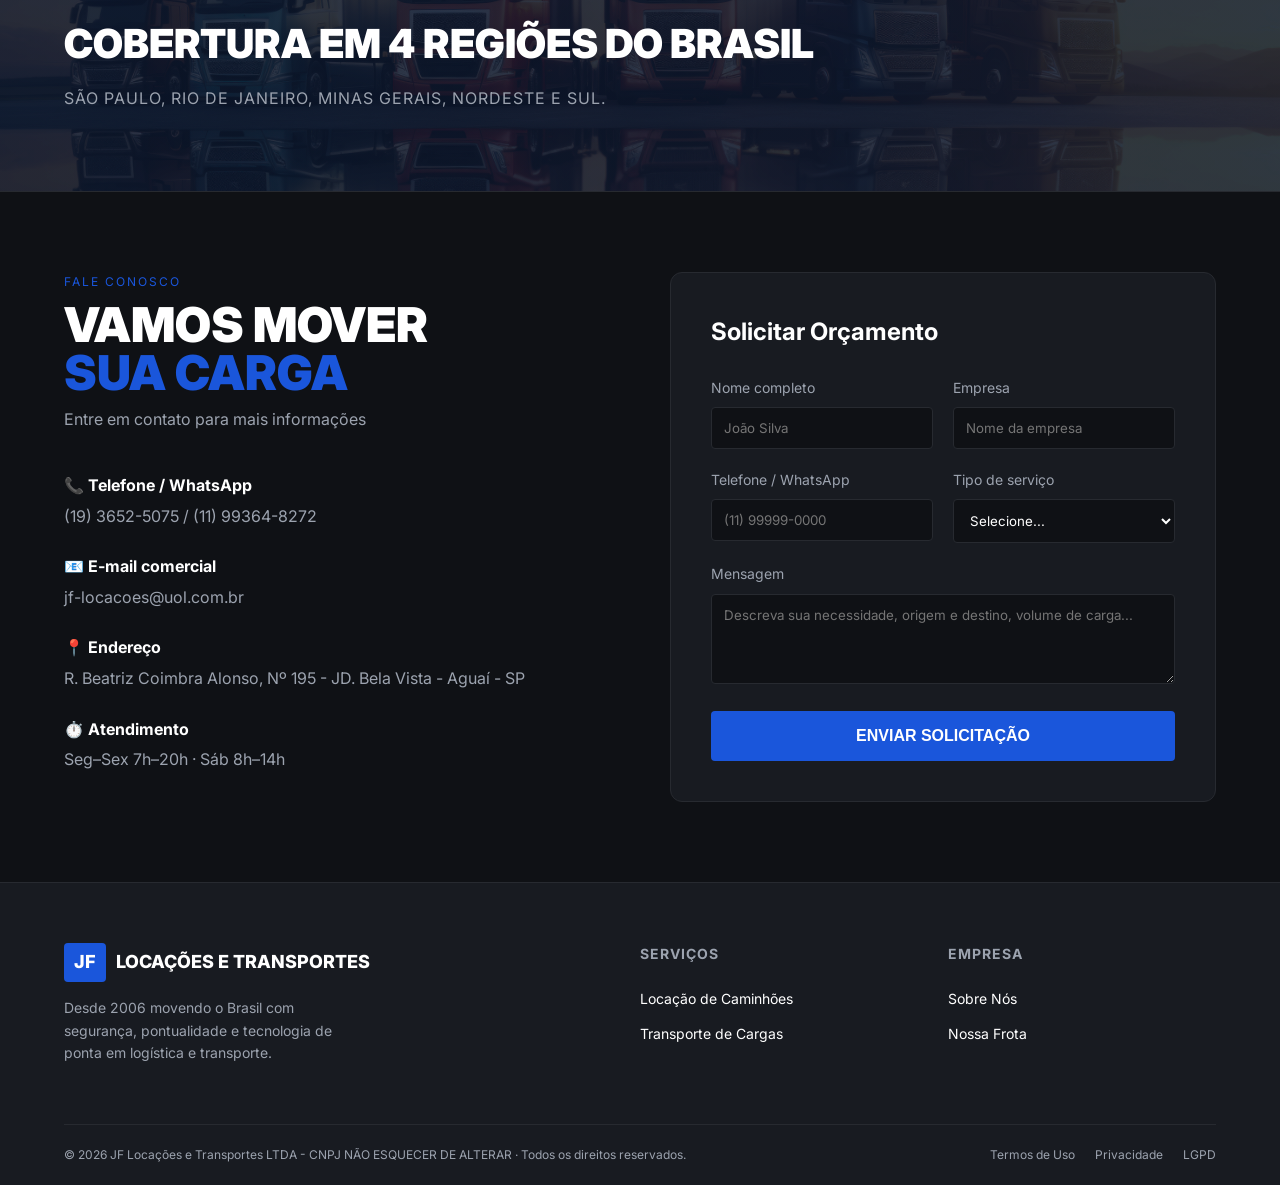
==== commit 0e868ec5: "edicoes basicas" ====
--- a/index.html
+++ b/index.html
@@ -272,7 +272,7 @@
             </div>
         </div>
         <div class="footer-bottom">
-            <p>© 2026 JF Locações e Transportes LTDA - CNPJ 12.345.678/0001-90 · Todos os direitos reservados.</p>
+            <p>© 2026 JF Locações e Transportes LTDA - CNPJ NÃO ESQUECER DE ALTERAR · Todos os direitos reservados.</p>
             <div class="legal-links">
                 <a href="#">Termos de Uso</a>
                 <a href="#">Privacidade</a>
--- a/css/style.css
+++ b/css/style.css
@@ -448,3 +448,91 @@
     .fleet-thumbs { flex-direction: column; }
     .thumb-item { width: 100%; }
 }
+
+/* RESPONSIVIDADE PARA CELULARES E TABLETS */
+@media (max-width: 768px) {
+    /* 1. Navbar e Menu */
+    .navbar {
+        flex-direction: column;
+        gap: 15px;
+        padding: 15px 5%;
+        text-align: center;
+    }
+
+    .nav-links {
+        display: flex;
+        flex-wrap: wrap;
+        justify-content: center;
+        gap: 10px 15px;
+    }
+
+    /* 2. Seção Hero (Início) */
+    .hero {
+        padding: 60px 5%;
+        text-align: center;
+    }
+
+    .hero h1 {
+        font-size: 2.2rem;
+        line-height: 1.2;
+    }
+
+    .hero-actions {
+        flex-direction: column;
+        width: 100%;
+    }
+
+    .hero-actions a {
+        width: 100%;
+        text-align: center;
+    }
+
+    /* 3. Grid de Serviços */
+    .services-grid {
+        grid-template-columns: 1fr;
+    }
+
+    /* 4. Seção da Frota e Abas */
+    .fleet-header {
+        flex-direction: column;
+        align-items: flex-start;
+        gap: 15px;
+    }
+
+    .fleet-tabs {
+        width: 100%;
+        overflow-x: auto;
+        padding-bottom: 5px;
+    }
+
+    .fleet-main-image {
+        height: 250px;
+    }
+
+    .fleet-thumbs {
+        flex-direction: row;
+        overflow-x: auto;
+        padding-bottom: 5px;
+    }
+
+    .thumb-item {
+        min-width: 100px;
+        height: 70px;
+    }
+
+    /* 5. Seção Sobre / Processo */
+    .process-steps {
+        grid-template-columns: 1fr;
+    }
+
+    /* 6. Seção de Contato */
+    .contact-wrapper {
+        grid-template-columns: 1fr;
+        gap: 30px;
+    }
+
+    .form-row {
+        flex-direction: column;
+        gap: 0;
+    }
+}
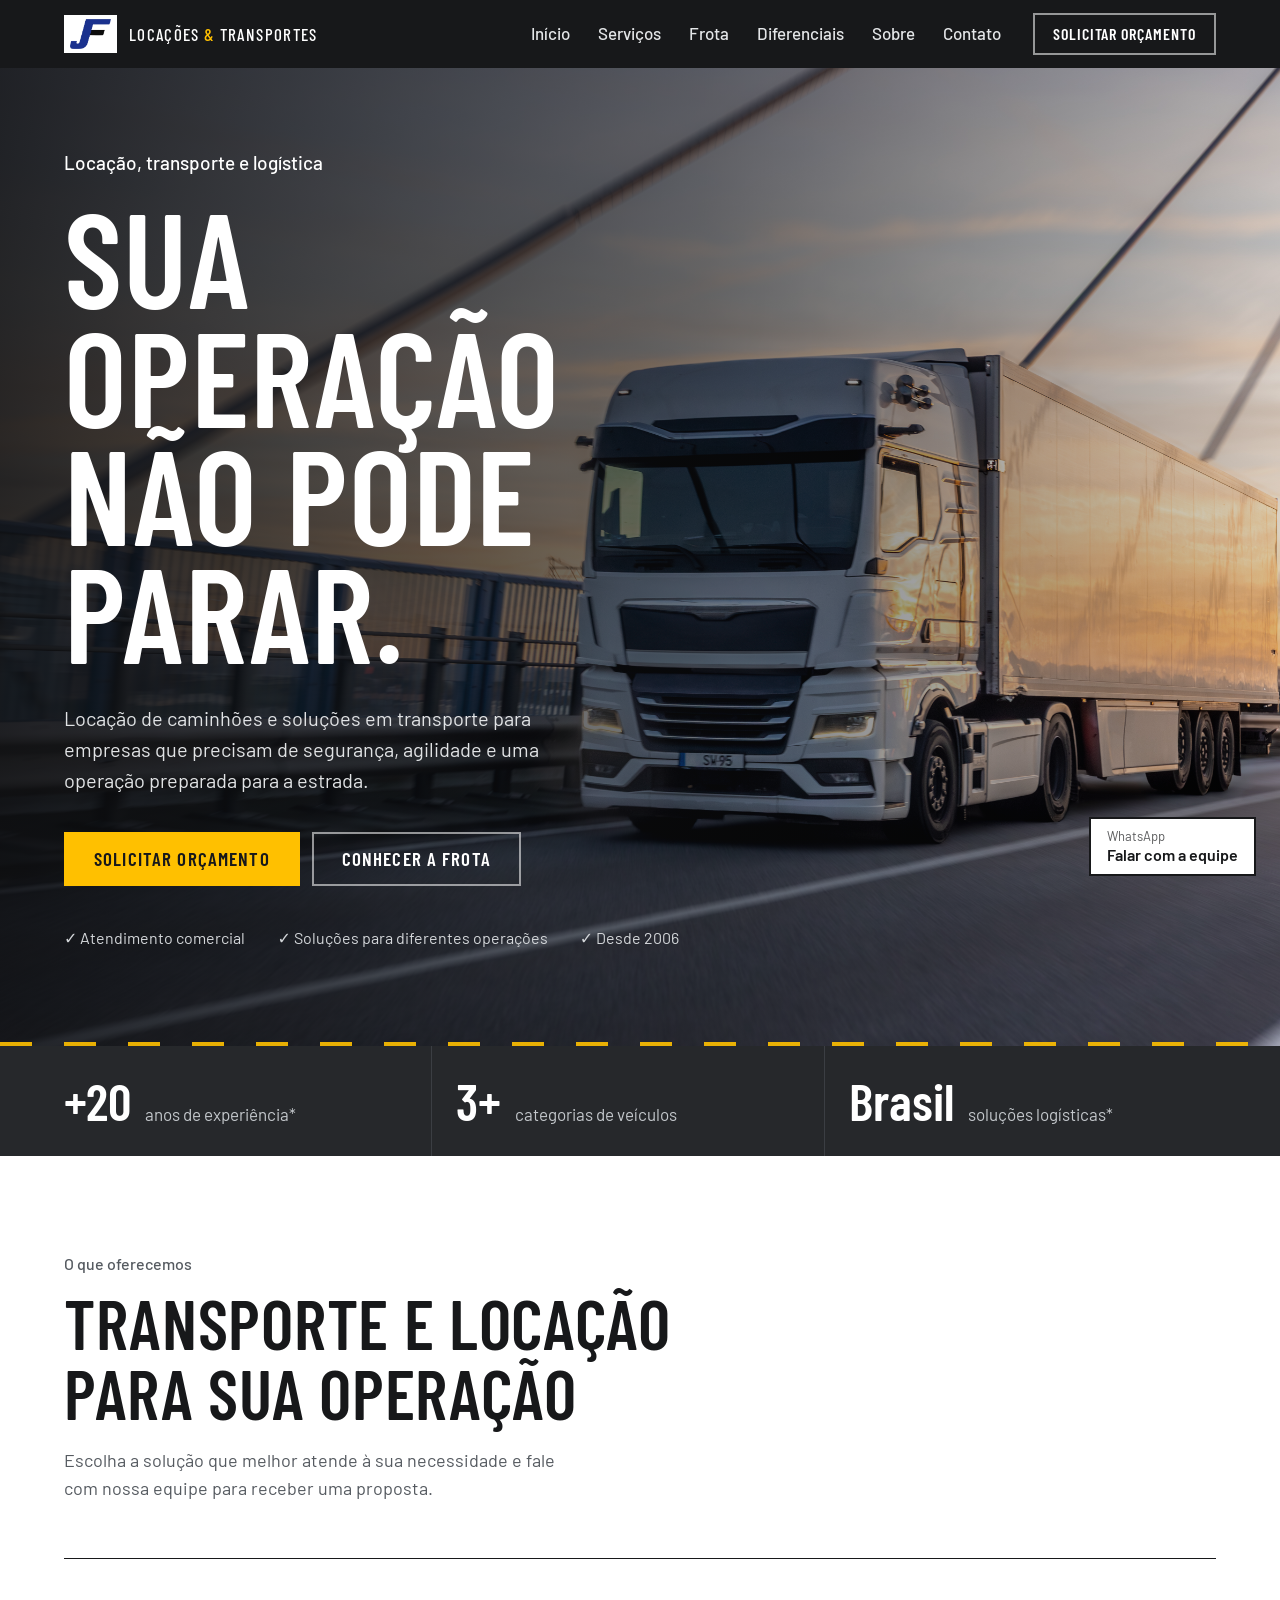
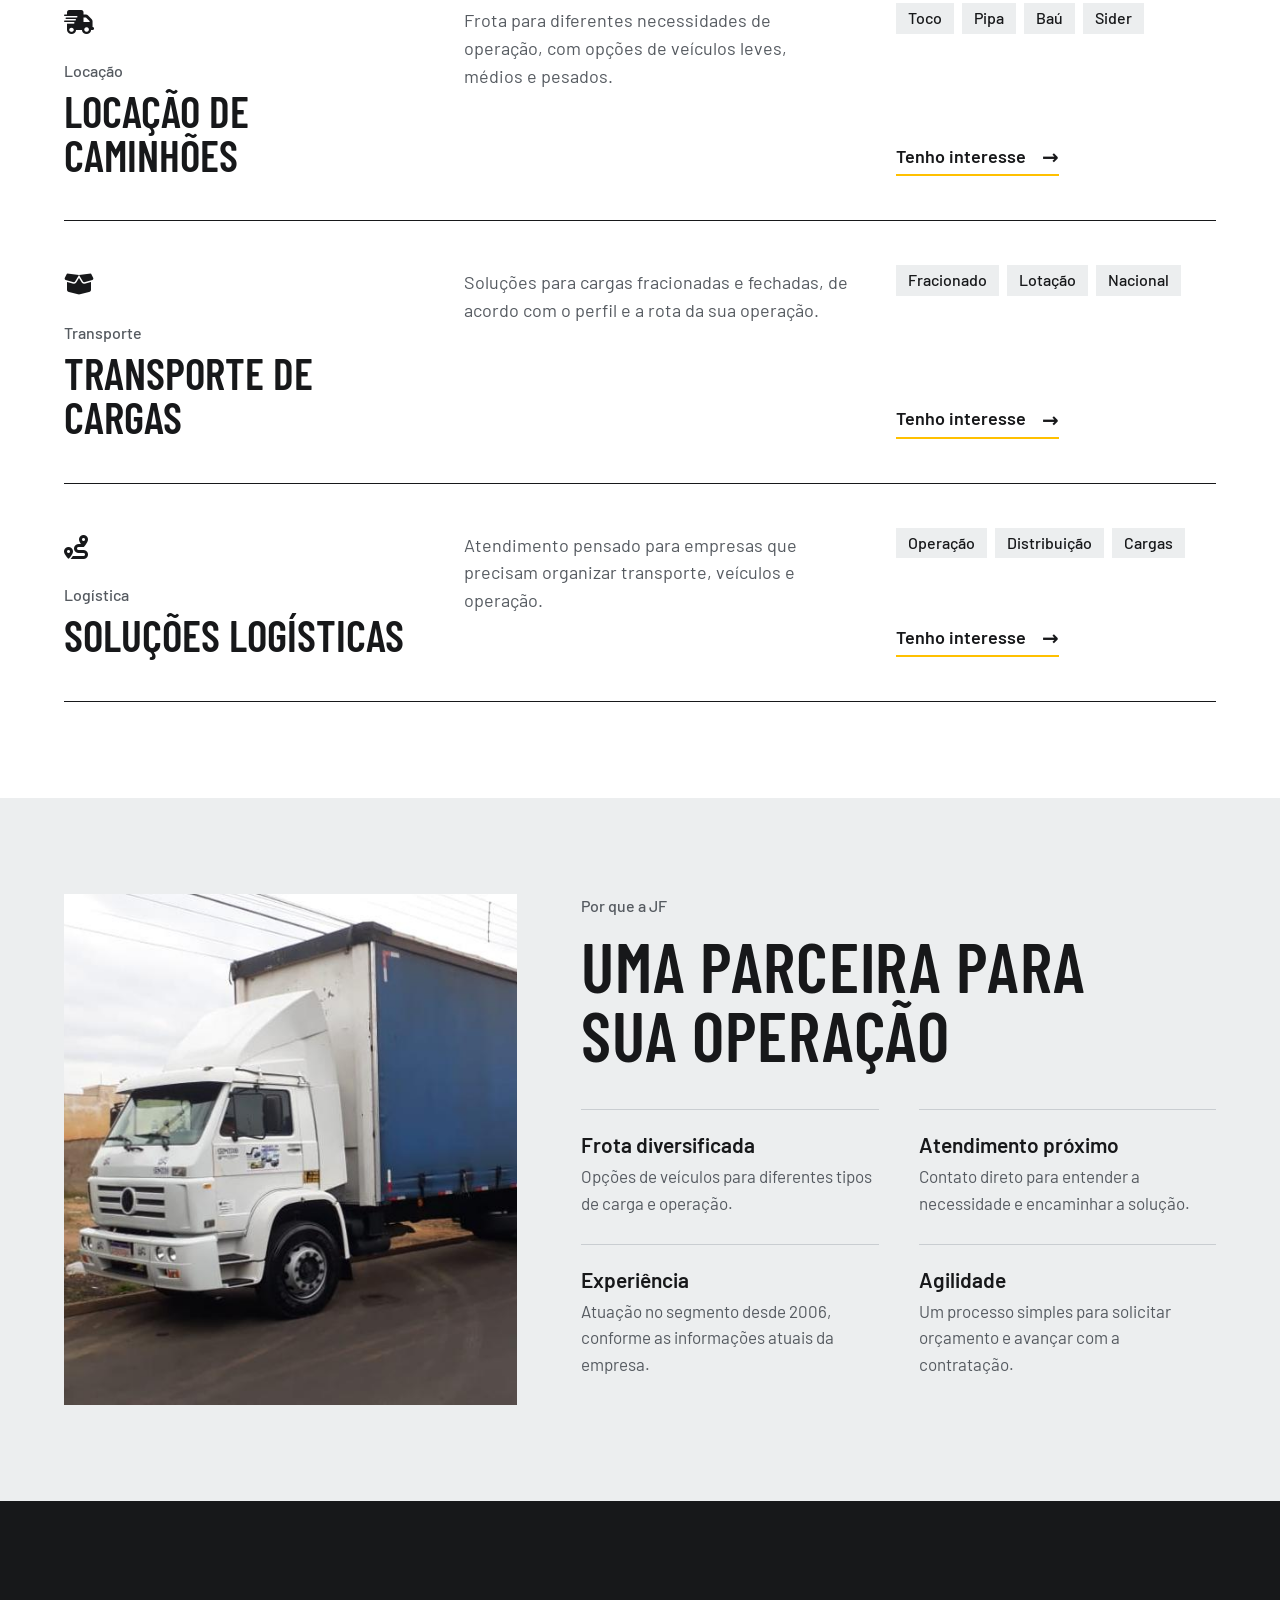
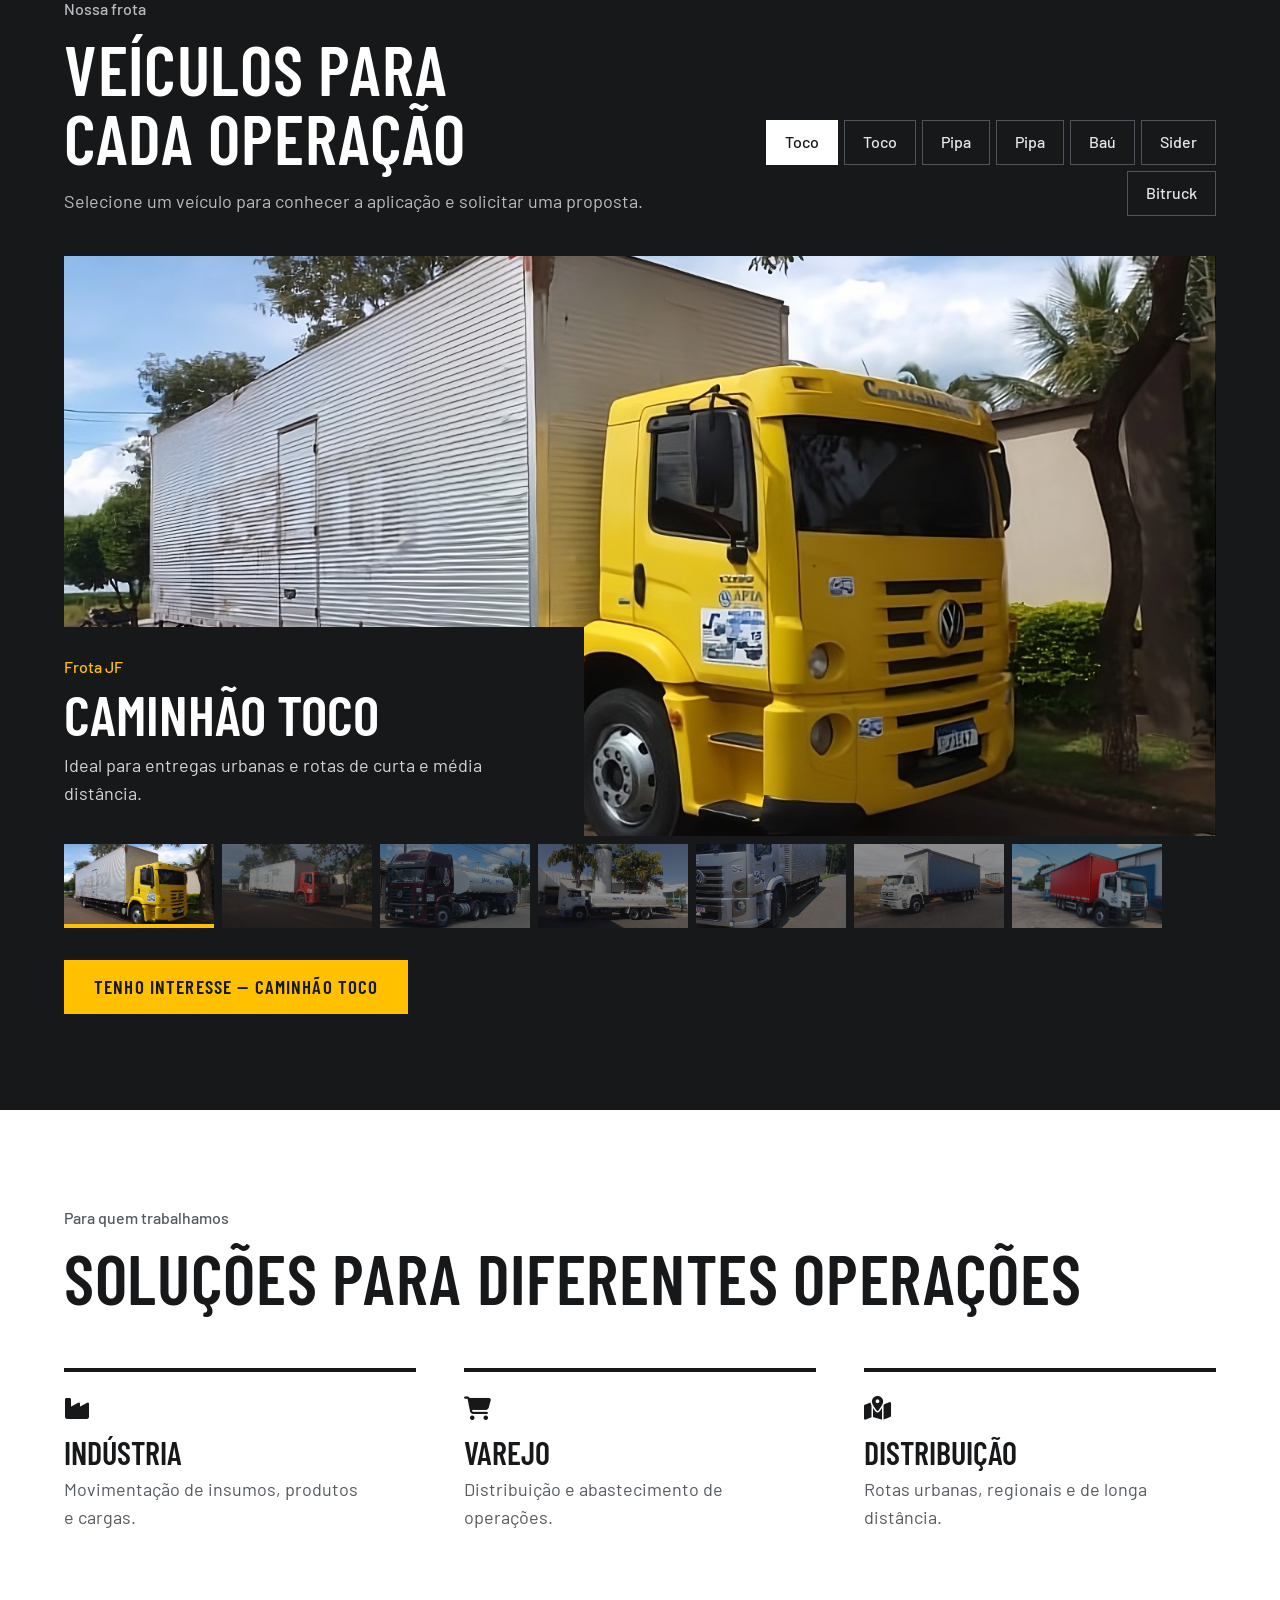
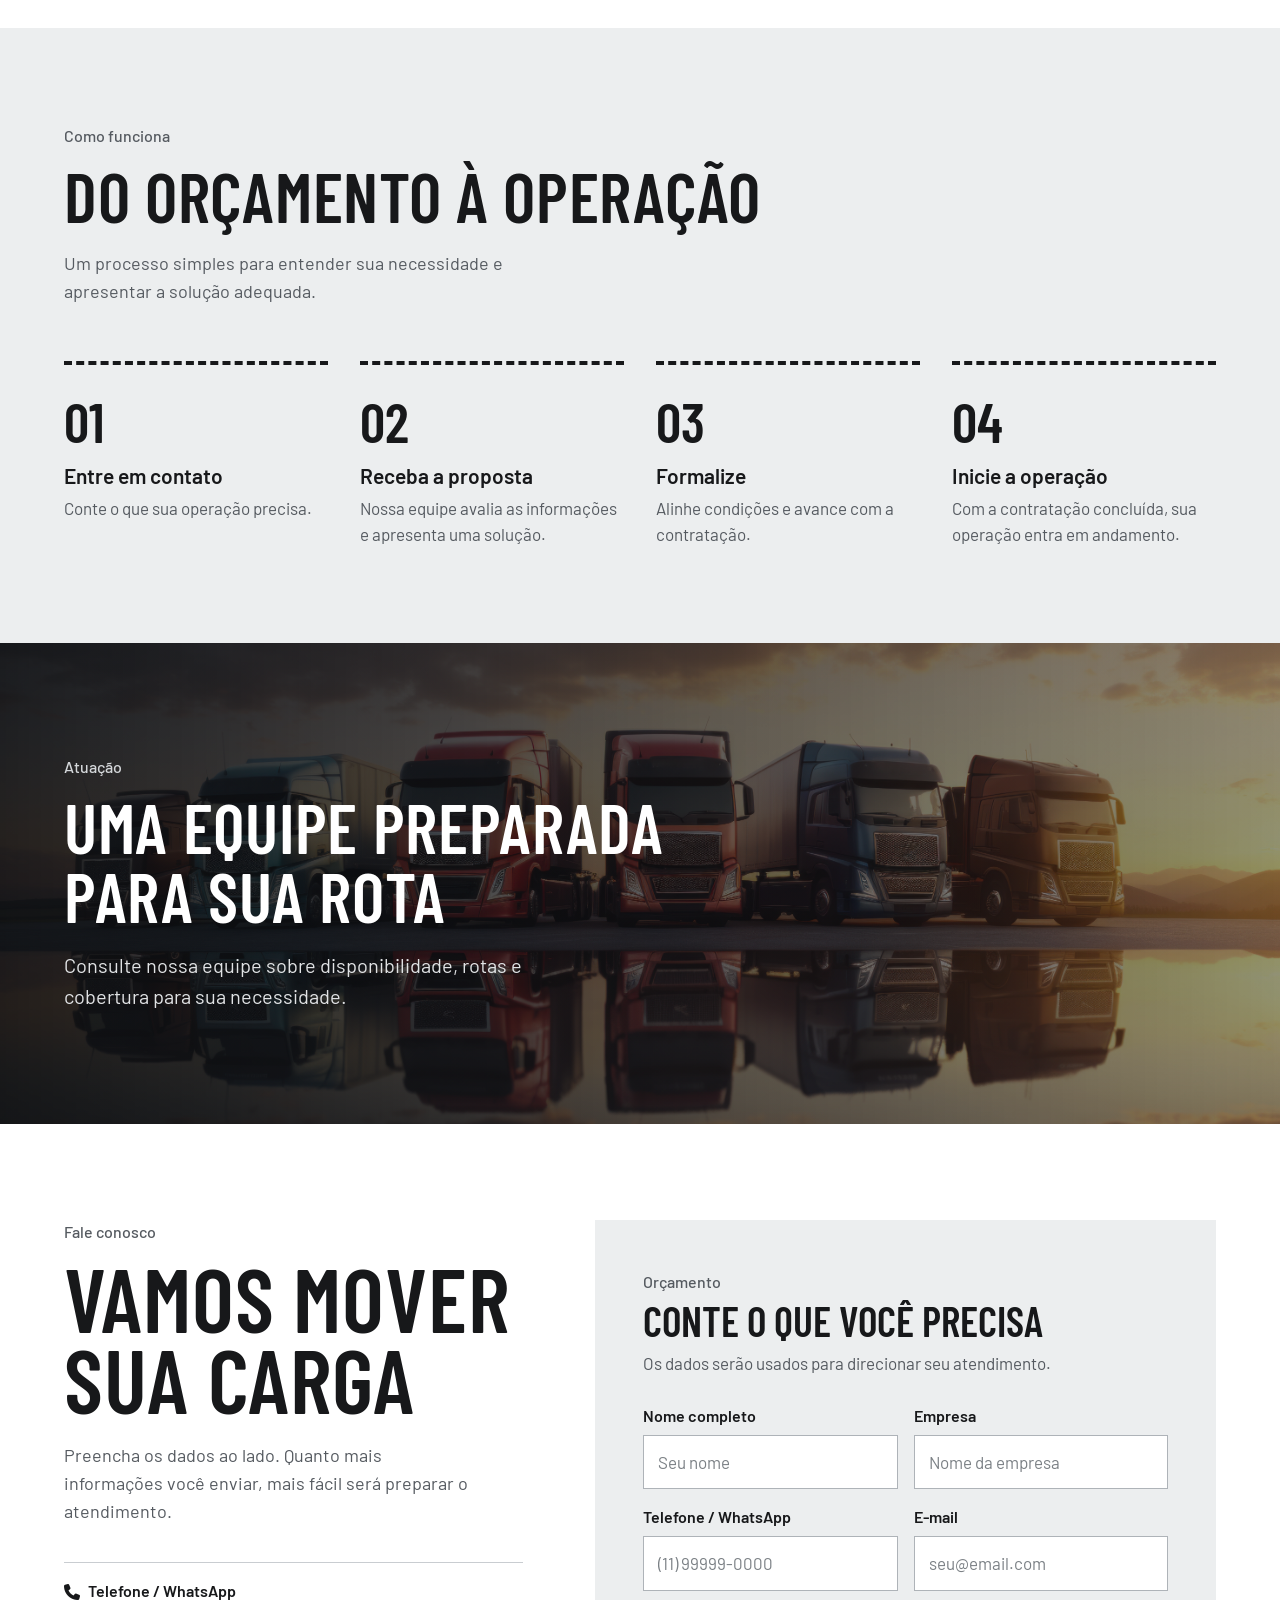
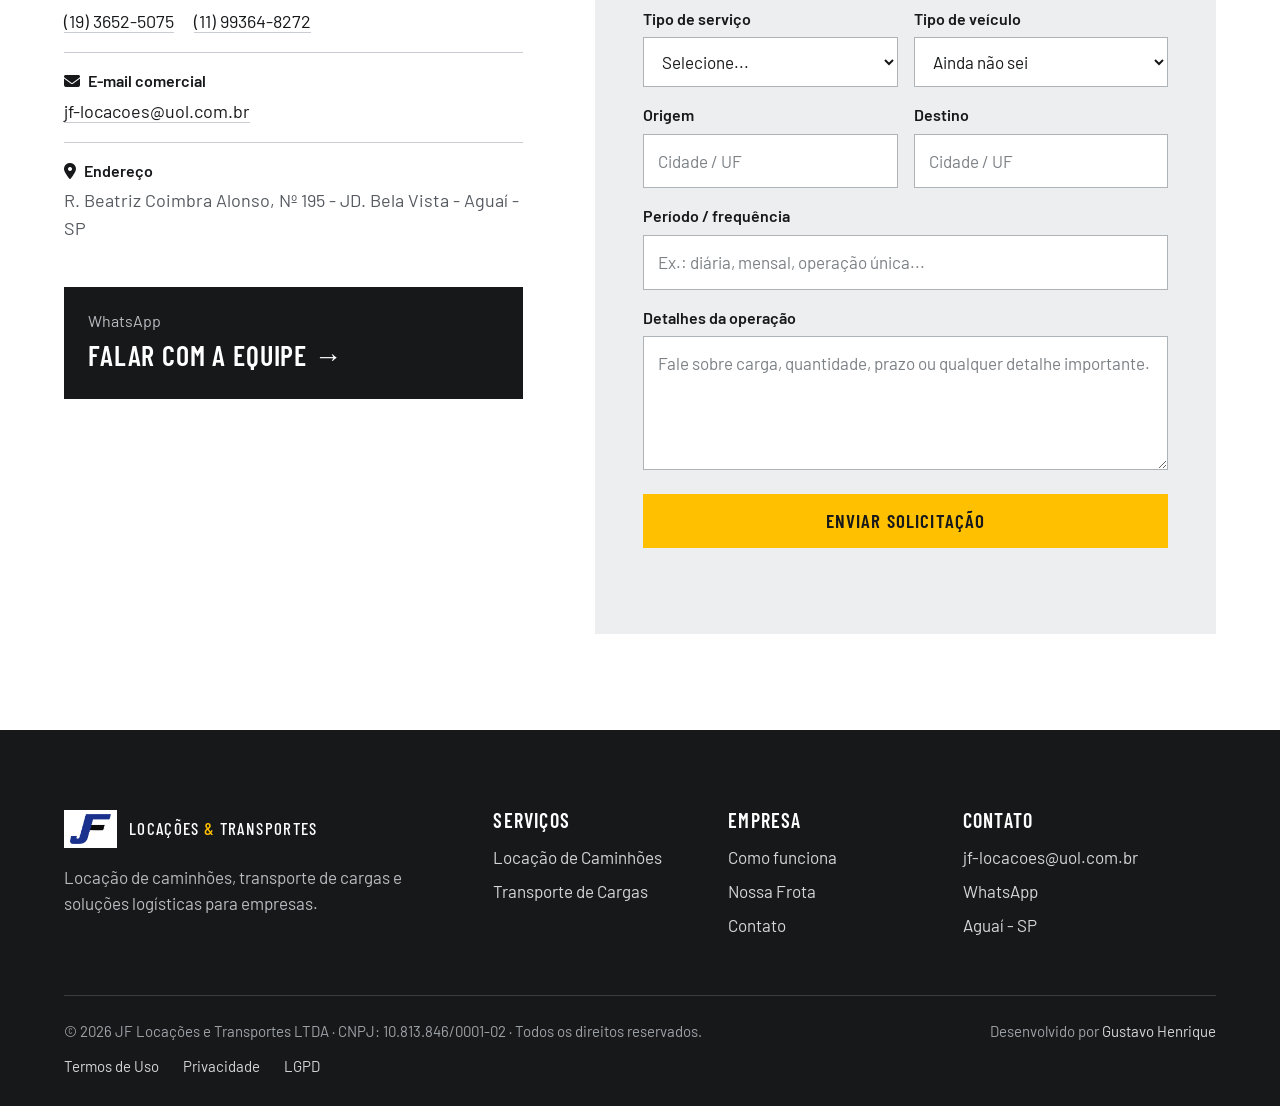
==== commit 3576992f: "lgdf" ====
--- a/index.html
+++ b/index.html
@@ -3,284 +3,326 @@
 <head>
     <meta charset="UTF-8">
     <meta name="viewport" content="width=device-width, initial-scale=1.0">
-    <title>JF Locações e Transportes</title>
-    <link rel="stylesheet" href="css/style.css?v=2">
-    <link href="https://fonts.googleapis.com/css2?family=Inter:wght@400;600;800;900&display=swap" rel="stylesheet">
+    <meta name="description" content="JF Locações e Transportes — locação de caminhões, transporte de cargas e soluções logísticas.">
+    <meta name="theme-color" content="#202020">
+    <title>JF Locações e Transportes | Caminhões e Logística</title>
+    <link rel="stylesheet" href="css/style.css?v=6">
+    <link href="https://fonts.googleapis.com/css2?family=Barlow:wght@400;500;600&family=Barlow+Condensed:wght@500;600&display=swap" rel="stylesheet">
+    <link rel="stylesheet" href="https://cdnjs.cloudflare.com/ajax/libs/font-awesome/6.4.0/css/all.min.css">
 </head>
 <body>
 
-    <!-- CABEÇALHO / MENU -->
-    <header class="navbar">
-        <div class="logo">
-            <span class="logo-icon">JF</span>
-            <span class="logo-text">LOCAÇÕES E TRANSPORTES</span>
-        </div>
-        <nav>
-            <ul class="nav-links">
-                <li><a href="#inicio">Início</a></li>
-                <li><a href="#servicos">Serviços</a></li>
-                <li><a href="#frota">Frota</a></li>
-                <li><a href="#sobre">Sobre</a></li>
-                <li><a href="#contato">Contato</a></li>
-            </ul>
-        </nav>
-        <a href="#contato" class="btn btn-primary">FALAR COM VENDAS</a>
-    </header>
-
-    <!-- SEÇÃO INÍCIO (HERO) -->
+<!-- [CABEÇALHO] Área do logótipo e menu de navegação -->
+<header class="navbar" id="topo">
+    <a class="logo" href="#inicio" aria-label="JF Locações e Transportes - início">
+        <img class="logo-img" src="assets/logo-jf.png" alt="JF">
+        <span class="logo-text">LOCAÇÕES <b>&</b> TRANSPORTES</span>
+    </a>
+
+    <button class="menu-toggle" type="button" aria-label="Abrir menu" aria-expanded="false" aria-controls="menu-principal">
+        <span></span><span></span><span></span>
+    </button>
+
+    <nav id="menu-principal">
+        <ul class="nav-links">
+            <li><a href="#inicio">Início</a></li>
+            <li><a href="#servicos">Serviços</a></li>
+            <li><a href="#frota">Frota</a></li>
+            <li><a href="#diferenciais">Diferenciais</a></li>
+            <li><a href="#sobre">Sobre</a></li>
+            <li><a href="#contato">Contato</a></li>
+        </ul>
+    </nav>
+
+    <a href="#contato" class="btn btn-outline nav-cta">SOLICITAR ORÇAMENTO</a>
+</header>
+
+<main>
+    <!-- [HERO] Secção inicial -->
     <section id="inicio" class="hero">
-        <div class="hero-content">
-            <div class="badge">LOCAÇÃO - TRANSPORTE - LOGÍSTICA</div>
-            <h1>MOVA O<br><span class="text-blue">BRASIL</span><br>COM A GENTE.</h1>
-            <p>Desde 2006 operando com frota de 850+ veículos, cobertura nacional e suporte 24 horas. Locação ou transporte, a JF entrega onde você precisa.</p>
+        <div class="hero-overlay"></div>
+        <div class="hero-content fade-element">
+            <span class="badge">Locação, transporte e logística</span>
+            <h1>SUA OPERAÇÃO<br><span class="text-accent">NÃO PODE PARAR.</span></h1>
+            <p>Locação de caminhões e soluções em transporte para empresas que precisam de segurança, agilidade e uma operação preparada para a estrada.</p>
             <div class="hero-actions">
                 <a href="#contato" class="btn btn-primary">SOLICITAR ORÇAMENTO</a>
-                <a href="#servicos" class="btn btn-outline">CONHECER SERVIÇOS</a>
-            </div>
-        </div>
-        <!-- Imagem de fundo ilustrativa aplicada via CSS ou container -->
-    </section>
-
-    <!-- FAIXA DE DESTAQUE -->
-    <div class="banner-highlight">
-        <h2>Desde 2006</h2>
-        <p>trabalhando com excelência</p>
-    </div>
-
-    <!-- SEÇÃO SERVIÇOS -->
-    <section id="servicos" class="services">
-        <div class="section-header">
-            <span class="section-subtitle">O QUE OFERECEMOS</span>
-            <h2>SOLUÇÕES COMPLETAS<br><span class="text-blue">EM TRANSPORTE</span></h2>
+                <a href="#frota" class="btn btn-outline">CONHECER A FROTA</a>
+            </div>
+            <div class="hero-trust">
+                <span>✓ Atendimento comercial</span>
+                <span>✓ Soluções para diferentes operações</span>
+                <span>✓ Desde 2006</span>
+            </div>
         </div>
         
-        <div class="services-grid">
-            <div class="card">
-                <div class="card-icon">🚚</div>
-                <h3>Locação de Caminhões</h3>
-                <p>Frota variada com caminhões leves, médios e pesados disponíveis por diária, semana ou contrato mensal. Manutenção inclusa.</p>
-                <div class="tags">
-                    <span>Toco</span> <span>Truck</span> <span>Carreta</span>
-                </div>
-            </div>
-            <div class="card">
-                <div class="card-icon">📦</div>
-                <h3>Transporte de Cargas</h3>
-                <p>Soluções completas para transporte de cargas fracionadas e fechadas, com rastreamento em tempo real em todo o território nacional.</p>
-                <div class="tags">
-                    <span>Fracionado</span> <span>Lotação</span> <span>Nacional</span>
-                </div>
-            </div>
-        </div>
-    </section>
-
-    <!-- SEÇÃO FROTA -->
-    <section id="frota" class="fleet">
-        <div class="fleet-header">
+        <div class="hero-truck-track">
+            <i class="fa-solid fa-truck-moving"></i>
+        </div>
+    </section>
+
+    <!-- [ESTATÍSTICAS] -->
+    <section class="stats fade-element" aria-label="Destaques da JF">
+        <div class="stat">
+            <strong>+20</strong>
+            <span>anos de experiência*</span>
+        </div>
+        <div class="stat">
+            <strong>3+</strong>
+            <span>categorias de veículos</span>
+        </div>
+        <div class="stat">
+            <strong>Brasil</strong>
+            <span>soluções logísticas*</span>
+        </div>
+    </section>
+
+    <!-- [SERVIÇOS] -->
+    <section id="servicos" class="section services">
+        <div class="section-header fade-element">
+            <span class="section-subtitle">O que oferecemos</span>
+            <h2>TRANSPORTE E <span class="text-accent">LOCAÇÃO</span><br>PARA SUA OPERAÇÃO</h2>
+            <p>Escolha a solução que melhor atende à sua necessidade e fale com nossa equipe para receber uma proposta.</p>
+        </div>
+
+        <div class="services-list">
+            <article class="service">
+                <div class="service-head"><div class="card-icon"><i class="fa-solid fa-truck-fast"></i></div><span class="card-kicker">Locação</span><h3>Locação de Caminhões</h3></div>
+                <p>Frota para diferentes necessidades de operação, com opções de veículos leves, médios e pesados.</p>
+                <div class="service-side"><div class="tags"><span>Toco</span><span>Pipa</span><span>Baú</span><span>Sider</span></div><a href="#contato" class="card-link" data-service="Locação de Caminhões">Tenho interesse <span>→</span></a></div>
+            </article>
+            <article class="service">
+                <div class="service-head"><div class="card-icon"><i class="fa-solid fa-box-open"></i></div><span class="card-kicker">Transporte</span><h3>Transporte de Cargas</h3></div>
+                <p>Soluções para cargas fracionadas e fechadas, de acordo com o perfil e a rota da sua operação.</p>
+                <div class="service-side"><div class="tags"><span>Fracionado</span><span>Lotação</span><span>Nacional</span></div><a href="#contato" class="card-link" data-service="Transporte de Cargas">Tenho interesse <span>→</span></a></div>
+            </article>
+            <article class="service">
+                <div class="service-head"><div class="card-icon"><i class="fa-solid fa-route"></i></div><span class="card-kicker">Logística</span><h3>Soluções Logísticas</h3></div>
+                <p>Atendimento pensado para empresas que precisam organizar transporte, veículos e operação.</p>
+                <div class="service-side"><div class="tags"><span>Operação</span><span>Distribuição</span><span>Cargas</span></div><a href="#contato" class="card-link" data-service="Soluções Logísticas">Tenho interesse <span>→</span></a></div>
+            </article>
+        </div>
+    </section>
+
+    <!-- [DIFERENCIAIS] -->
+    <section id="diferenciais" class="section differentiators">
+        <div class="diff-layout">
+            <div class="diff-photo" role="img" aria-label="Caminhão Sider da frota JF"></div>
+            <div class="diff-text">
+                <div class="section-header fade-element">
+            <span class="section-subtitle">Por que a JF</span>
+            <h2>UMA PARCEIRA PARA<br><span class="text-accent">SUA OPERAÇÃO</span></h2>
+        </div>
+                <div class="difference-grid">
+            <article class="difference"><h3>Frota diversificada</h3><p>Opções de veículos para diferentes tipos de carga e operação.</p></article>
+            <article class="difference"><h3>Atendimento próximo</h3><p>Contato direto para entender a necessidade e encaminhar a solução.</p></article>
+            <article class="difference"><h3>Experiência</h3><p>Atuação no segmento desde 2006, conforme as informações atuais da empresa.</p></article>
+            <article class="difference"><h3>Agilidade</h3><p>Um processo simples para solicitar orçamento e avançar com a contratação.</p></article>
+        </div>
+            </div>
+        </div>
+    </section>
+
+    <!-- [FROTA] -->
+    <section id="frota" class="section fleet">
+        <div class="fleet-header fade-element">
             <div class="fleet-title">
-                <span class="section-subtitle">NOSSA FROTA</span>
-                <h2>VEÍCULOS PARA<br><span class="text-blue">CADA OPERAÇÃO</span></h2>
-            </div>
-            <div class="fleet-tabs">
-                <button class="tab-btn active" data-target="toco">Caminhão Toco</button>
-                <button class="tab-btn" data-target="truck">Caminhão Truck</button>
-                <button class="tab-btn" data-target="bitrem">Carreta Bitrem</button>
-            </div>
-        </div>
-        <div class="fleet-content">
-            <!-- ABA TOCO -->
-            <div class="tab-pane active" id="tab-toco">
-                <div class="fleet-main-image" style="background-image: url('assets/caminhao-toco.jpg');">
-                    <div class="fleet-info">
-                        <h3>Caminhão Toco</h3>
-                        <p>Ideal para entregas urbanas e rotas de curta distância.</p>
-                    </div>
-                    <div class="fleet-capacity">
-                        <strong>6 toneladas</strong>
-                        <span>Capacidade de carga</span>
-                    </div>
-                </div>
-            </div>
-            <!-- ABA TRUCK -->
-            <div class="tab-pane" id="tab-truck">
-                <div class="fleet-main-image" style="background-image: url('assets/caminhao-truck.jpg');">
-                    <div class="fleet-info">
-                        <h3>Caminhão Truck</h3>
-                        <p>Versátil e potente para cargas médias em todo o Brasil.</p>
-                    </div>
-                    <div class="fleet-capacity">
-                        <strong>14 toneladas</strong>
-                        <span>Capacidade de carga</span>
-                    </div>
-                </div>
-            </div>
-            <!-- ABA BITREM -->
-            <div class="tab-pane" id="tab-bitrem">
-                <div class="fleet-main-image" style="background-image: url('assets/carreta-bitrem.jpg');">
-                    <div class="fleet-info">
-                        <h3>Carreta Bitrem</h3>
-                        <p>Máxima capacidade para grandes volumes e longas distâncias.</p>
-                    </div>
-                    <div class="fleet-capacity">
-                        <strong>45 toneladas</strong>
-                        <span>Capacidade de carga</span>
-                    </div>
+                <span class="section-subtitle">Nossa frota</span>
+                <h2>VEÍCULOS PARA<br><span class="text-accent">CADA OPERAÇÃO</span></h2>
+                <p>Selecione um veículo para conhecer a aplicação e solicitar uma proposta.</p>
+            </div>
+            <div class="fleet-tabs" role="tablist" aria-label="Categorias da frota">
+                <button class="tab-btn active" type="button" data-target="toco1">Toco</button>
+                <button class="tab-btn" type="button" data-target="toco2">Toco</button>
+                <button class="tab-btn" type="button" data-target="pipa1">Pipa</button>
+                <button class="tab-btn" type="button" data-target="pipa2">Pipa</button>
+                <button class="tab-btn" type="button" data-target="bau">Baú</button>
+                <button class="tab-btn" type="button" data-target="sider">Sider</button>
+                <button class="tab-btn" type="button" data-target="bitruck">Bitruck</button>
+            </div>
+        </div>
+
+        <div class="fleet-content fade-element">
+            <!-- Caminhão Toco 1 -->
+            <div class="tab-pane active" id="tab-toco1">
+                <div class="fleet-main-image" style="background-image:url('assets/caminhao-toco.jpg');">
+                    <div class="fleet-info"><span>Frota JF</span><h3>Caminhão Toco</h3><p>Ideal para entregas urbanas e rotas de curta e média distância.</p></div>
                 </div>
             </div>
             
-            <!-- MINIATURAS DA FROTA -->
+            <!-- Caminhão Toco 2 -->
+            <div class="tab-pane" id="tab-toco2">
+                <div class="fleet-main-image" style="background-image:url('assets/caminhao-toco2.jpg');">
+                    <div class="fleet-info"><span>Frota JF</span><h3>Caminhão Toco</h3><p>Ideal para entregas urbanas e rotas de curta e média distância.</p></div>
+                </div>
+            </div>    
+            
+            <!-- Caminhão Pipa 1 -->
+            <div class="tab-pane" id="tab-pipa1">
+                <div class="fleet-main-image" style="background-image:url('assets/caminhao-pipa.jpg');">
+                    <div class="fleet-info"><span>Frota JF</span><h3>Caminhão Pipa</h3><p>Indicado para transporte e distribuição de água em obras, empresas e diferentes tipos de operações.</p></div>
+                </div>
+            </div>
+
+            <!-- Caminhão Pipa 2 -->
+            <div class="tab-pane" id="tab-pipa2">
+                <div class="fleet-main-image" style="background-image:url('assets/caminhao-pipa2.jpg'); background-position: center 80%;">
+                    <div class="fleet-info"><span>Frota JF</span><h3>Caminhão Pipa</h3><p>Indicado para transporte e distribuição de água em obras, empresas e diferentes tipos de operações.</p></div>
+                </div>
+            </div>
+
+            <!-- Caminhão Baú -->
+            <div class="tab-pane" id="tab-bau">
+                <div class="fleet-main-image" style="background-image:url('assets/caminhao-bau.jpg'); background-position: center 35%;">
+                    <div class="fleet-info"><span>Frota JF</span><h3>Caminhão Baú</h3><p>Versátil para transporte de cargas diversas, oferecendo proteção e segurança durante todo o trajeto.</p></div>
+                </div>
+            </div>
+
+            <!-- Caminhão Sider -->
+            <div class="tab-pane" id="tab-sider">
+                <div class="fleet-main-image" style="background-image:url('assets/caminhao-sider.jpg');">
+                    <div class="fleet-info"><span>Frota JF</span><h3>Caminhão Sider</h3><p>Ideal para transporte de cargas paletizadas e mercadorias que exigem praticidade e agilidade nas operações.</p></div>
+                </div>
+            </div>
+
+            <!-- Caminhão Bitruck -->
+            <div class="tab-pane" id="tab-bitruck">
+                <div class="fleet-main-image" style="background-image:url('assets/caminhao-bitruck.jpeg');">
+                    <div class="fleet-info"><span>Frota JF</span><h3>Caminhão Bitruck</h3><p>Ideal para transporte de cargas de médio e grande porte, oferecendo maior capacidade de carga, estabilidade e eficiência para operações que exigem robustez e versatilidade.</p></div>
+                </div>
+            </div>
+
             <div class="fleet-thumbs">
-                <div class="thumb-item active" data-index="0">
-                    <img src="assets/caminhao-toco.jpg" alt="Caminhão Toco">
-                </div>
-                <div class="thumb-item" data-index="1">
-                    <img src="assets/caminhao-truck.jpg" alt="Caminhão Truck">
-                </div>
-                <div class="thumb-item" data-index="2">
-                    <img src="assets/carreta-bitrem.jpg" alt="Carreta Bitrem">
-                </div>
-            </div>
-        </div>
-    </section>
-
-    <!-- SEÇÃO SOBRE (COMO FUNCIONA / COBERTURA) -->
+                <button class="thumb-item active" type="button" data-index="0" aria-label="Selecionar caminhão Toco"><img src="assets/caminhao-toco.jpg" alt="Caminhão Toco"></button>
+                <button class="thumb-item" type="button" data-index="1" aria-label="Selecionar caminhão Toco"><img src="assets/caminhao-toco2.jpg" alt="Caminhão Toco"></button>
+                <button class="thumb-item" type="button" data-index="2" aria-label="Selecionar caminhão Pipa"><img src="assets/caminhao-pipa.jpg" alt="Caminhão Pipa"></button>
+                <button class="thumb-item" type="button" data-index="3" aria-label="Selecionar caminhão Pipa"><img src="assets/caminhao-pipa2.jpg" alt="Caminhão Pipa"></button>
+                <button class="thumb-item" type="button" data-index="4" aria-label="Selecionar caminhão Bau"><img src="assets/caminhao-bau.jpg" alt="Caminhão Baú"></button>
+                <button class="thumb-item" type="button" data-index="5" aria-label="Selecionar caminhão Sider"><img src="assets/caminhao-sider.jpg" alt="Caminhão Sider"></button>
+                <button class="thumb-item" type="button" data-index="6" aria-label="Selecionar caminhão Bitruck"><img src="assets/caminhao-bitruck.jpeg" alt="Caminhão Bitruck"></button>
+            </div>
+
+            <a href="#contato" class="btn btn-primary fleet-cta" id="fleet-interest">TENHO INTERESSE NESTE VEÍCULO</a>
+        </div>
+    </section>
+
+    <!-- [SEGMENTOS] -->
+    <section class="section segments">
+        <div class="section-header centered fade-element">
+            <span class="section-subtitle">Para quem trabalhamos</span>
+            <h2>SOLUÇÕES PARA <span class="text-accent">DIFERENTES OPERAÇÕES</span></h2>
+        </div>
+        <div class="segment-grid fade-element">
+            <div><i class="fa-solid fa-industry"></i><h3>Indústria</h3><p>Movimentação de insumos, produtos e cargas.</p></div>
+            <div><i class="fa-solid fa-cart-shopping"></i><h3>Varejo</h3><p>Distribuição e abastecimento de operações.</p></div>
+            <div><i class="fa-solid fa-map-location-dot"></i><h3>Distribuição</h3><p>Rotas urbanas, regionais e de longa distância.</p></div>
+        </div>
+    </section>
+
+    <!-- [SOBRE / PROCESSO] -->
     <section id="sobre" class="about">
-        <div class="process-container">
-            <span class="section-subtitle text-center">COMO FUNCIONA</span>
-            <h2 class="text-center">DO ORÇAMENTO À<br><span class="text-blue">ENTREGA</span>, SEM COMPLICAÇÃO</h2>
-            
+        <div class="section process-container fade-element">
+            <div class="section-header centered">
+                <span class="section-subtitle">Como funciona</span>
+                <h2>DO ORÇAMENTO À <span class="text-accent">OPERAÇÃO</span></h2>
+                <p>Um processo simples para entender sua necessidade e apresentar a solução adequada.</p>
+            </div>
             <div class="process-steps">
-                <div class="step">
-                    <div class="step-number">01</div>
-                    <h4>Solicite um Orçamento</h4>
-                    <p>Preencha o formulário ou ligue. Nossa equipe responde em até 2 horas.</p>
-                </div>
-                <div class="step">
-                    <div class="step-number">02</div>
-                    <h4>Escolha a Solução</h4>
-                    <p>Apresentamos as melhores opções de frota ou transporte para o seu perfil.</p>
-                </div>
-                <div class="step">
-                    <div class="step-number">03</div>
-                    <h4>Assine o Contrato</h4>
-                    <p>Contrato digital seguro, sem burocracia, com termos claros e flexíveis.</p>
-                </div>
-                <div class="step">
-                    <div class="step-number">04</div>
-                    <h4>Operação Iniciada</h4>
-                    <p>Caminhões na pista e equipe de suporte com monitoramento todo dia.</p>
-                </div>
-            </div>
-        </div>
-
-        <!-- BANNER DE COBERTURA -->
-        <div class="coverage-banner">
-            <h2>COBERTURA EM 4 REGIÕES DO BRASIL</h2>
-            <p>São Paulo, Rio de Janeiro, Minas Gerais, Nordeste e Sul.</p>
-        </div>
-    </section>
-
-    <!-- SEÇÃO CONTATO -->
-    <section id="contato" class="contact">
-        <div class="contact-wrapper">
+                <div class="step"><span class="step-number">01</span><h4>Entre em contato</h4><p>Conte o que sua operação precisa.</p></div>
+                <div class="step"><span class="step-number">02</span><h4>Receba a proposta</h4><p>Nossa equipe avalia as informações e apresenta uma solução.</p></div>
+                <div class="step"><span class="step-number">03</span><h4>Formalize</h4><p>Alinhe condições e avance com a contratação.</p></div>
+                <div class="step"><span class="step-number">04</span><h4>Inicie a operação</h4><p>Com a contratação concluída, sua operação entra em andamento.</p></div>
+            </div>
+        </div>
+        <div class="coverage-banner fade-element">
+            <div><span class="section-subtitle">Atuação</span><h2>UMA EQUIPE PREPARADA<br>PARA <span class="text-accent">SUA ROTA</span></h2><p>Consulte nossa equipe sobre disponibilidade, rotas e cobertura para sua necessidade.</p></div>
+        </div>
+    </section>
+
+    <!-- [CONTATO E FORMULÁRIO] -->
+    <section id="contato" class="section contact">
+        <div class="contact-wrapper fade-element">
             <div class="contact-info">
-                <span class="section-subtitle">FALE CONOSCO</span>
-                <h2>VAMOS MOVER<br><span class="text-blue">SUA CARGA</span></h2>
-                <p>Entre em contato para mais informações</p>
-                
+                <span class="section-subtitle">Fale conosco</span>
+                <h2>VAMOS MOVER<br><span class="text-accent">SUA CARGA</span></h2>
+                <p>Preencha os dados ao lado. Quanto mais informações você enviar, mais fácil será preparar o atendimento.</p>
+
                 <ul class="contact-list">
-                    <li>
-                        <strong>📞 Telefone / WhatsApp</strong>
-                        (19) 3652-5075 / (11) 99364-8272
-                    </li>
-                    <li>
-                        <strong>📧 E-mail comercial</strong>
-                        jf-locacoes@uol.com.br
-                    </li>
-                    <li>
-                        <strong>📍 Endereço</strong>
-                        R. Beatriz Coimbra Alonso, Nº 195 - JD. Bela Vista - Aguaí - SP
-                    </li>
-                    <li>
-                        <strong>⏱️ Atendimento</strong>
-                        Seg–Sex 7h–20h · Sáb 8h–14h
-                    </li>
+                    <li><strong><i class="fa-solid fa-phone"></i> Telefone / WhatsApp</strong><a href="tel:+551936525075">(19) 3652-5075</a> <a href="https://wa.me/5511993648272" target="_blank" rel="noopener">(11) 99364-8272</a></li>
+                    <li><strong><i class="fa-solid fa-envelope"></i> E-mail comercial</strong><a href="mailto:jf-locacoes@uol.com.br">jf-locacoes@uol.com.br</a></li>
+                    <li><strong><i class="fa-solid fa-location-dot"></i> Endereço</strong>R. Beatriz Coimbra Alonso, Nº 195 - JD. Bela Vista - Aguaí - SP</li>
                 </ul>
-            </div>
-            
+
+                <a class="whatsapp-box" href="https://wa.me/5511993648272?text=Ol%C3%A1%2C%20gostaria%20de%20solicitar%20um%20or%C3%A7amento." target="_blank" rel="noopener">
+                    <span>WhatsApp</span><strong>Falar com a equipe →</strong>
+                </a>
+            </div>
+
             <div class="contact-form-container">
-                <h3>Solicitar Orçamento</h3>
+                <div class="form-heading"><span>Orçamento</span><h3>Conte o que você precisa</h3><p>Os dados serão usados para direcionar seu atendimento.</p></div>
                 <form id="form-contato">
                     <div class="form-row">
-                        <div class="form-group">
-                            <label>Nome completo</label>
-                            <input type="text" name="nome" placeholder="João Silva" required>
-                        </div>
-                        <div class="form-group">
-                            <label>Empresa</label>
-                            <input type="text" name="empresa" placeholder="Nome da empresa">
-                        </div>
+                        <div class="form-group"><label for="nome">Nome completo</label><input id="nome" type="text" name="nome" placeholder="Seu nome" required></div>
+                        <div class="form-group"><label for="empresa">Empresa</label><input id="empresa" type="text" name="empresa" placeholder="Nome da empresa"></div>
                     </div>
                     <div class="form-row">
-                        <div class="form-group">
-                            <label>Telefone / WhatsApp</label>
-                            <input type="text" name="telefone" placeholder="(11) 99999-0000" required>
-                        </div>
-                        <div class="form-group">
-                            <label>Tipo de serviço</label>
-                            <select name="servico" required>
-                                <option value="">Selecione...</option>
-                                <option value="locacao">Locação de Caminhões</option>
-                                <option value="transporte">Transporte de Cargas</option>
-                            </select>
-                        </div>
+                        <div class="form-group"><label for="telefone">Telefone / WhatsApp</label><input id="telefone" type="tel" name="telefone" placeholder="(11) 99999-0000" required></div>
+                        <div class="form-group"><label for="email">E-mail</label><input id="email" type="email" name="email" placeholder="seu@email.com"></div>
                     </div>
-                    <div class="form-group">
-                        <label>Mensagem</label>
-                        <textarea name="mensagem" rows="4" placeholder="Descreva sua necessidade, origem e destino, volume de carga..." required></textarea>
+                    <div class="form-row">
+                        <div class="form-group"><label for="servico">Tipo de serviço</label><select id="servico" name="servico" required><option value="">Selecione...</option><option>Locação de Caminhões</option><option>Transporte de Cargas</option></select></div>
+                        <div class="form-group"><label for="veiculo">Tipo de veículo</label><select id="veiculo" name="veiculo"><option value="">Ainda não sei</option><option>Caminhão Toco</option><option>Caminhão Pipa</option><option>Caminhão Baú</option><option>Caminhão Sider</option><option>Caminhão Bitruck</option></select></div>
                     </div>
+                    <div class="form-row">
+                        <div class="form-group"><label for="origem">Origem</label><input id="origem" type="text" name="origem" placeholder="Cidade / UF"></div>
+                        <div class="form-group"><label for="destino">Destino</label><input id="destino" type="text" name="destino" placeholder="Cidade / UF"></div>
+                    </div>
+                    <div class="form-group"><label for="periodo">Período / frequência</label><input id="periodo" type="text" name="periodo" placeholder="Ex.: diária, mensal, operação única..."></div>
+                    <div class="form-group"><label for="mensagem">Detalhes da operação</label><textarea id="mensagem" name="mensagem" rows="4" placeholder="Fale sobre carga, quantidade, prazo ou qualquer detalhe importante." required></textarea></div>
                     <button type="submit" class="btn btn-primary btn-full">ENVIAR SOLICITAÇÃO</button>
-                    <div id="form-mensagem"></div>
+                    <div id="form-mensagem" role="status" aria-live="polite"></div>
                 </form>
             </div>
         </div>
     </section>
-
-    <!-- RODAPÉ -->
-    <footer>
-        <div class="footer-grid">
-            <div class="footer-brand">
-                <div class="logo">
-                    <span class="logo-icon">JF</span>
-                    <span class="logo-text">LOCAÇÕES E TRANSPORTES</span>
-                </div>
-                <p>Desde 2006 movendo o Brasil com segurança, pontualidade e tecnologia de ponta em logística e transporte.</p>
-            </div>
-            <div class="footer-links">
-                <h4>SERVIÇOS</h4>
-                <ul>
-                    <li><a href="#servicos">Locação de Caminhões</a></li>
-                    <li><a href="#servicos">Transporte de Cargas</a></li>
-                </ul>
-            </div>
-            <div class="footer-links">
-                <h4>EMPRESA</h4>
-                <ul>
-                    <li><a href="#sobre">Sobre Nós</a></li>
-                    <li><a href="#frota">Nossa Frota</a></li>
-                </ul>
-            </div>
-        </div>
-        <div class="footer-bottom">
-            <p>© 2026 JF Locações e Transportes LTDA - CNPJ NÃO ESQUECER DE ALTERAR · Todos os direitos reservados.</p>
-            <div class="legal-links">
-                <a href="#">Termos de Uso</a>
-                <a href="#">Privacidade</a>
-                <a href="#">LGPD</a>
-            </div>
-        </div>
-    </footer>
-
-    <script src="js/main.js"></script>
+</main>
+
+<!-- [RODAPÉ] -->
+<footer>
+    <div class="footer-grid fade-element">
+        <div class="footer-brand">
+            <a class="logo" href="#inicio"><img class="logo-img" src="assets/logo-jf.png" alt="JF"><span class="logo-text">LOCAÇÕES <b>&</b> TRANSPORTES</span></a>
+            <p>Locação de caminhões, transporte de cargas e soluções logísticas para empresas.</p>
+        </div>
+        <div class="footer-links"><h4>SERVIÇOS</h4><a href="#servicos">Locação de Caminhões</a><a href="#servicos">Transporte de Cargas</a></div>
+        <div class="footer-links"><h4>EMPRESA</h4><a href="#sobre">Como funciona</a><a href="#frota">Nossa Frota</a><a href="#contato">Contato</a></div>
+        <div class="footer-links"><h4>CONTATO</h4><a href="mailto:jf-locacoes@uol.com.br">jf-locacoes@uol.com.br</a><a href="https://wa.me/5511993648272" target="_blank" rel="noopener">WhatsApp</a><span>Aguaí - SP</span></div>
+    </div>
+<div class="footer-bottom">
+    <p>
+        © 2026 JF Locações e Transportes LTDA · CNPJ: 10.813.846/0001-02 · Todos os direitos reservados.
+    </p>
+
+    <p>
+        Desenvolvido por
+        <a href="https://github.com/gustavohenriquet" target="_blank" rel="noopener noreferrer">
+            Gustavo Henrique
+        </a>
+    </p>
+
+    <div class="legal-links">
+        <a href="/termos-de-uso.html">Termos de Uso</a>
+        <a href="/privacidade.html">Privacidade</a>
+        <a href="/lgpd.html">LGPD</a>
+    </div>
+</div>
+</footer>
+
+<!-- [BOTÃO FLUTUANTE DO WHATSAPP] -->
+<a class="floating-whatsapp" href="https://wa.me/5511993648272?text=Ol%C3%A1%2C%20gostaria%20de%20solicitar%20um%20or%C3%A7amento." target="_blank" rel="noopener" aria-label="Falar com a JF pelo WhatsApp">
+    <span>WhatsApp</span><strong>Falar com a equipe</strong>
+</a>
+
+<script src="js/main.js"></script>
 </body>
 </html>
--- a/css/style.css
+++ b/css/style.css
@@ -1,538 +1,316 @@
+/* ==========================================================================
+   JF LOCAÇÕES E TRANSPORTES
+   Direção: asfalto + amarelo de sinalização. Títulos condensados em caixa alta
+   (herança da referência), texto corrido em Barlow — a família criada a partir
+   das placas de rodovia. Cantos retos, sem sombras.
+   ========================================================================== */
+
 :root {
-    --bg-dark: #0f1115;
-    --bg-card: #181b21;
-    --bg-card-hover: #1f232a;
-    --color-primary: #1a56db;
-    --color-primary-hover: #1e40af;
-    --text-white: #ffffff;
-    --text-gray: #9ca3af;
-    --border-color: #272a30;
-    --font-main: 'Inter', sans-serif;
-}
-
-* {
-    margin: 0;
-    padding: 0;
-    box-sizing: border-box;
-}
-
-html {
-    scroll-behavior: smooth; /* Habilita rolagem fluida */
-}
-
-body {
-    background-color: var(--bg-dark);
-    color: var(--text-white);
-    font-family: var(--font-main);
-    line-height: 1.6;
-}
-
-.text-blue { color: var(--color-primary); }
-
-/* BOTOES */
-.btn {
-    display: inline-block;
-    padding: 12px 24px;
-    border-radius: 4px;
-    font-weight: 600;
-    text-decoration: none;
-    cursor: pointer;
-    transition: 0.3s;
-    border: none;
-    font-size: 14px;
-}
-.btn-primary {
-    background-color: var(--color-primary);
-    color: #fff;
-}
-.btn-primary:hover { background-color: var(--color-primary-hover); }
-.btn-outline {
-    background-color: transparent;
-    border: 1px solid var(--border-color);
-    color: #fff;
-}
-.btn-outline:hover { background-color: var(--bg-card); }
-.btn-full { width: 100%; padding: 16px; font-size: 16px; }
-
-/* NAVBAR */
-.navbar {
-    display: flex;
-    justify-content: space-between;
-    align-items: center;
-    padding: 20px 5%;
-    background-color: var(--bg-dark);
-    position: sticky;
-    top: 0;
-    z-index: 100;
-    border-bottom: 1px solid var(--border-color);
-}
-.logo { display: flex; align-items: center; gap: 10px; font-weight: 800; font-size: 18px; }
-.logo-icon { background: var(--color-primary); padding: 5px 10px; border-radius: 4px; }
-.nav-links { display: flex; list-style: none; gap: 20px; }
-.nav-links a { color: var(--text-gray); text-decoration: none; font-size: 14px; transition: 0.3s; }
-.nav-links a:hover { color: var(--text-white); }
-
-/* HERO */
-.hero {
-    padding: 100px 5%;
-    min-height: 80vh;
-    display: flex;
-    align-items: center;
-    background: linear-gradient(rgba(11, 18, 33, 0.88), rgba(11, 18, 33, 0.88)), url('../assets/bg-principal.jpg') center/cover no-repeat;
-}
-.hero-content { max-width: 600px; }
-.badge {
-    display: inline-block;
-    border: 1px solid var(--border-color);
-    padding: 5px 15px;
-    font-size: 12px;
-    letter-spacing: 1px;
-    margin-bottom: 20px;
-    color: var(--text-gray);
-}
-.hero h1 { font-size: 4rem; line-height: 1; font-weight: 900; margin-bottom: 20px; text-transform: uppercase; }
-.hero p { color: var(--text-gray); margin-bottom: 30px; font-size: 1.1rem; }
-.hero-actions { display: flex; gap: 15px; }
-
-/* BANNER DESTAQUE */
-.banner-highlight {
-    background-color: var(--color-primary);
-    text-align: center;
-    padding: 40px 20px;
-}
-.banner-highlight h2 { font-size: 2.5rem; font-weight: 900; }
-.banner-highlight p { font-size: 1.2rem; }
-
-/* SERVIÇOS */
-.services { padding: 80px 5%; }
-.section-subtitle { color: var(--color-primary); font-size: 12px; letter-spacing: 2px; text-transform: uppercase; display: block; margin-bottom: 10px; }
-.section-header h2 { font-size: 2.5rem; font-weight: 900; margin-bottom: 40px; text-transform: uppercase; }
-
-.services-grid { display: grid; grid-template-columns: repeat(auto-fit, minmax(400px, 1fr)); gap: 30px; }
-.card {
-    background-color: var(--bg-card);
-    padding: 40px;
-    border-radius: 8px;
-    border: 1px solid var(--border-color);
-    transition: all 0.3s ease;
-}
-.card:hover {
-    transform: translateY(-8px); /* Levanta o card levemente */
-    border-color: var(--color-primary); /* Acende a borda com o azul do projeto */
-    box-shadow: 0 15px 30px rgba(26, 86, 219, 0.15); /* Cria uma sombra azulada externa */
-}
-.card-icon { font-size: 2rem; margin-bottom: 20px; }
-.card h3 { font-size: 1.5rem; margin-bottom: 15px; }
-.card p { color: var(--text-gray); margin-bottom: 25px; }
-.tags span {
-    color: var(--color-primary);
-    font-size: 12px;
-    font-weight: 600;
-    margin-right: 15px;
-}
-
-/* FROTA */
-.fleet { padding: 80px 5%; background-color: var(--bg-card); }
-.fleet-header { display: flex; justify-content: space-between; align-items: flex-end; margin-bottom: 40px; }
-.fleet-title h2 { font-size: 2.5rem; font-weight: 900; text-transform: uppercase; line-height: 1.1; }
-.fleet-tabs { display: flex; gap: 10px; }
-.tab-btn {
-    background: transparent;
-    border: 1px solid var(--border-color);
-    color: var(--text-gray);
-    padding: 10px 20px;
-    cursor: pointer;
-    border-radius: 4px;
-    transition: 0.3s;
-}
-.tab-btn.active, .tab-btn:hover {
-    background-color: var(--color-primary);
-    color: #fff;
-    border-color: var(--color-primary);
-}
-
+  --asphalt: #17181a;
+  --graphite: #26282b;
+  --ink: #17181a;
+  --muted: #555a60;
+  --mist: #eceeef;
+  --paper: #ffffff;
+  --rule: #c9cdd1;
+  --yellow: #ffc000;
+  --yellow-dark: #917300;
+
+  --body: 'Barlow', system-ui, -apple-system, 'Segoe UI', Roboto, sans-serif;
+  --display: 'Barlow Condensed', 'Arial Narrow', 'Barlow', sans-serif;
+
+  --nav-h: 68px;
+  --max: 1280px;
+  --gutter: 5%;
+}
+
+/* ==========================================================================
+   BASE
+   ========================================================================== */
+* { margin: 0; padding: 0; box-sizing: border-box; }
+html { scroll-behavior: smooth; scroll-padding-top: var(--nav-h); }
+body { background: var(--paper); color: var(--ink); font-family: var(--body); font-size: 18px; line-height: 1.55; overflow-x: hidden; }
+a { color: inherit; }
+img { display: block; max-width: 100%; }
+button, input, select, textarea { font: inherit; }
+::selection { background: var(--yellow); color: var(--ink); }
+:focus-visible { outline: 3px solid var(--yellow); outline-offset: 3px; }
+.differentiators :focus-visible, .services :focus-visible, .segments :focus-visible, .contact :focus-visible { outline-color: var(--ink); }
+
+h1, h2, h3, h4 { font-family: var(--display); font-weight: 600; line-height: 1; }
+h1, h2 { text-transform: uppercase; letter-spacing: .01em; }
+.text-accent { color: inherit; }   /* sem destaque em uma palavra só */
+
+.section { padding: 96px var(--gutter); }
+.section-header { max-width: var(--max); margin: 0 auto 56px; }
+.section-header.centered { text-align: left; }
+.section-header h2, .fleet-title h2, .coverage-banner h2, .contact-info h2 { font-size: clamp(2.6rem, 5.4vw, 4.4rem); }
+.section-header p { color: var(--muted); max-width: 52ch; margin-top: 20px; }
+.section-subtitle { display: block; font-size: 16px; font-weight: 500; color: var(--muted); margin-bottom: 12px; }
+
+/* ==========================================================================
+   BOTÕES
+   ========================================================================== */
+.btn { display: inline-flex; align-items: center; justify-content: center; min-height: 54px; padding: 0 28px; border: 2px solid transparent; border-radius: 0; text-decoration: none; font-family: var(--display); font-weight: 600; font-size: 19px; letter-spacing: .06em; text-transform: uppercase; cursor: pointer; transition: background-color .15s, color .15s, border-color .15s; }
+.btn-primary { background: var(--yellow); color: var(--ink); }
+.btn-primary:hover { background: var(--yellow-dark); color: #fff; }
+.btn-outline { background: transparent; color: #fff; border-color: rgba(255,255,255,.55); }
+.btn-outline:hover { border-color: #fff; background: #fff; color: var(--ink); }
+.btn-full { width: 100%; }
+
+/* ==========================================================================
+   NAVEGAÇÃO
+   ========================================================================== */
+.navbar { height: var(--nav-h); padding: 0 var(--gutter); display: flex; align-items: center; gap: 32px; position: sticky; top: 0; z-index: 1000; background: var(--asphalt); color: #fff; }
+.logo { display: flex; align-items: center; gap: 12px; text-decoration: none; min-width: max-content; }
+.logo-img { height: 30px; width: auto; padding: 4px 6px; box-sizing: content-box; object-fit: contain; background: #fff; }
+.logo-text { font-family: var(--display); font-weight: 500; font-size: 17px; letter-spacing: .08em; text-transform: uppercase; }
+.logo-text b { font-weight: 500; color: var(--yellow); }
+.navbar nav { margin-left: auto; }
+.nav-links { list-style: none; display: flex; gap: 28px; }
+.nav-links a { text-decoration: none; color: #e4e6e8; font-size: 17px; font-weight: 500; padding: 6px 0; border-bottom: 2px solid transparent; transition: border-color .15s, color .15s; }
+.nav-links a:hover { color: #fff; border-bottom-color: var(--yellow); }
+.nav-cta { min-height: 42px; padding: 0 18px; font-size: 16px; }
+.menu-toggle { display: none; background: none; border: 0; width: 44px; height: 44px; padding: 10px; cursor: pointer; }
+.menu-toggle span { display: block; height: 2px; margin: 6px 0; background: #fff; }
+
+/* ==========================================================================
+   HERO
+   ========================================================================== */
+.hero { min-height: calc(92vh - var(--nav-h)); position: relative; display: flex; align-items: flex-end; padding: 80px var(--gutter) 96px; background: var(--asphalt) url('../assets/bg-principal.jpg') center/cover no-repeat; overflow: hidden; color: #fff; }
+.hero-overlay { position: absolute; inset: 0; background: linear-gradient(90deg, rgba(14,15,17,.88) 0%, rgba(14,15,17,.55) 55%, rgba(14,15,17,.15) 100%); }
+.hero-content { position: relative; z-index: 1; width: 100%; max-width: var(--max); margin: 0 auto; }
+.badge { display: block; font-size: 19px; font-weight: 500; color: #fff; margin-bottom: 20px; }
+.hero h1 { font-size: clamp(3.8rem, 10.5vw, 9rem); line-height: .88; max-width: 11ch; }
+.hero p { max-width: 50ch; color: #e1e3e5; font-size: 20px; margin: 32px 0 36px; }
+.hero-actions { display: flex; gap: 12px; flex-wrap: wrap; }
+.hero-trust { display: flex; gap: 12px 32px; flex-wrap: wrap; margin-top: 40px; font-size: 16px; color: #d4d7da; }
+.hero-trust span { white-space: nowrap; }
+
+/* Caminhão que cruza a base do hero (mantido do site original) */
+.hero-truck-track { position: absolute; bottom: 0; left: 0; width: 100%; height: 4px; background: repeating-linear-gradient(90deg, var(--yellow) 0 32px, transparent 32px 64px); opacity: .9; z-index: 2; overflow: visible; }
+.hero-truck-track i { position: absolute; bottom: 8px; left: -50px; font-size: 1.7rem; color: #fff; animation: truckDrive 14s linear infinite; }
+@keyframes truckDrive { 0% { transform: translateX(-60px); } 100% { transform: translateX(110vw); } }
+
+/* ==========================================================================
+   NÚMEROS
+   ========================================================================== */
+.stats { display: flex; background: var(--graphite); color: #fff; padding: 0 var(--gutter); }
+.stat { flex: 1; display: flex; align-items: baseline; gap: 14px; padding: 28px 24px; border-left: 1px solid #3b3e43; }
+.stat:first-child { border-left: 0; padding-left: 0; }
+.stat strong { font-family: var(--display); font-weight: 600; font-size: 52px; line-height: 1; }
+.stat span { color: #c3c7cb; font-size: 17px; }
+
+/* ==========================================================================
+   SERVIÇOS — três linhas, não três cartões
+   ========================================================================== */
+.services { background: var(--paper); }
+.services-list { max-width: var(--max); margin: 0 auto; border-bottom: 1px solid var(--ink); }
+.service { display: grid; grid-template-columns: 1.1fr 1.2fr 1fr; gap: 48px; padding: 44px 0; border-top: 1px solid var(--ink); }
+.card-icon { font-size: 1.5rem; margin-bottom: 18px; }
+.card-kicker { display: block; font-size: 16px; font-weight: 500; color: var(--muted); margin-bottom: 6px; }
+.service h3 { font-size: clamp(2rem, 3.4vw, 2.8rem); text-transform: uppercase; }
+.service > p { color: var(--muted); max-width: 44ch; padding-top: 4px; }
+.service-side { display: flex; flex-direction: column; justify-content: space-between; gap: 24px; }
+.tags { display: flex; flex-wrap: wrap; gap: 8px; }
+.tags span { background: var(--mist); padding: 3px 12px; font-size: 16px; font-weight: 500; }
+.card-link { display: inline-flex; align-items: center; justify-content: space-between; align-self: flex-start; gap: 16px; font-weight: 600; text-decoration: none; border-bottom: 2px solid var(--yellow); padding-bottom: 2px; transition: gap .2s; }
+.card-link span { font-size: 20px; }
+.card-link:hover { gap: 28px; }
+
+/* ==========================================================================
+   DIFERENCIAIS — foto + texto
+   ========================================================================== */
+.differentiators { background: var(--mist); }
+.diff-layout { max-width: var(--max); margin: 0 auto; display: grid; grid-template-columns: 5fr 7fr; gap: 64px; align-items: stretch; }
+.diff-photo { background: url('../assets/caminhao-sider.jpg') 30% center / cover no-repeat; min-height: 480px; }
+.diff-text .section-header { margin-bottom: 40px; }
+.difference-grid { display: grid; grid-template-columns: 1fr 1fr; gap: 0 40px; }
+.difference { padding: 22px 0 28px; border-top: 1px solid var(--rule); }
+.difference h3 { font-family: var(--body); font-weight: 600; font-size: 21px; line-height: 1.2; margin-bottom: 6px; }
+.difference p { color: var(--muted); font-size: 17px; }
+
+/* ==========================================================================
+   FROTA
+   ========================================================================== */
+.fleet { background: var(--asphalt); color: #fff; }
+.fleet-header { max-width: var(--max); margin: 0 auto 40px; display: flex; align-items: flex-end; justify-content: space-between; gap: 32px; }
+.fleet-title p { color: #b9bdc1; margin-top: 16px; }
+.fleet .section-subtitle { color: #b9bdc1; }
+.fleet-tabs { display: flex; gap: 6px; flex-wrap: wrap; justify-content: flex-end; max-width: 460px; }
+.tab-btn { border: 1px solid #50545a; background: transparent; color: #e4e6e8; padding: 9px 18px; border-radius: 0; cursor: pointer; font-size: 16px; font-weight: 500; transition: background-color .15s, color .15s; }
+.tab-btn:hover { border-color: #fff; }
+.tab-btn.active { background: #fff; color: var(--ink); border-color: #fff; }
+.fleet-content { max-width: var(--max); margin: 0 auto; }
 .tab-pane { display: none; }
-.tab-pane.active { display: block; }
-.fleet-main-image {
-    width: 100%;
-    height: 500px;
-    border-radius: 12px;
-    background-size: cover;
-    background-position: center;
-    position: relative;
-    display: flex;
-    justify-content: space-between;
-    align-items: flex-end;
-    padding: 40px;
-    box-shadow: inset 0 -150px 100px -50px rgba(0,0,0,0.8);
-}
-.fleet-info h3 { font-size: 2rem; margin-bottom: 5px; }
-.fleet-info p { color: #ccc; }
-.fleet-capacity { text-align: right; }
-.fleet-capacity strong { display: block; font-size: 1.5rem; color: #60a5fa; }
-.fleet-capacity span { font-size: 0.9rem; color: #ccc; }
-
-/* CONTATO */
-.contact { padding: 80px 5%; }
-.contact-wrapper { display: grid; grid-template-columns: 1fr 1fr; gap: 60px; }
-.contact-info h2 { font-size: 3rem; font-weight: 900; margin-bottom: 10px; text-transform: uppercase; line-height: 1; }
-.contact-info > p { color: var(--text-gray); margin-bottom: 40px; }
+.tab-pane.active { display: block; animation: swap .35s ease-out; }
+@keyframes swap { from { opacity: .0; } to { opacity: 1; } }
+.fleet-main-image { min-height: 580px; background-size: cover; background-position: center; position: relative; display: flex; align-items: flex-end; padding: 0; }
+.fleet-info { background: var(--asphalt); max-width: 520px; padding: 28px 32px 28px 0; }
+.fleet-info span { display: block; color: var(--yellow); font-size: 16px; font-weight: 500; }
+.fleet-info h3 { font-size: clamp(2.4rem, 4.4vw, 3.6rem); text-transform: uppercase; margin: 6px 0 10px; }
+.fleet-info p { color: #d3d6d9; font-size: 18px; }
+.fleet-thumbs { display: flex; gap: 8px; margin-top: 8px; }
+.thumb-item { padding: 0; border: 0; background: none; width: 150px; height: 84px; overflow: hidden; opacity: .5; cursor: pointer; flex-shrink: 0; position: relative; transition: opacity .2s; }
+.thumb-item::after { content: ""; position: absolute; left: 0; right: 0; bottom: 0; height: 4px; background: transparent; }
+.thumb-item:hover, .thumb-item.active { opacity: 1; }
+.thumb-item.active::after { background: var(--yellow); }
+.thumb-item img { width: 100%; height: 100%; object-fit: cover; }
+.fleet-cta { margin-top: 32px; }
+
+/* ==========================================================================
+   SEGMENTOS
+   ========================================================================== */
+.segments { background: var(--paper); }
+.segment-grid { max-width: var(--max); margin: 0 auto; display: grid; grid-template-columns: repeat(3, 1fr); gap: 48px; }
+.segment-grid > div { border-top: 4px solid var(--ink); padding-top: 24px; }
+.segment-grid i { font-size: 1.5rem; display: block; margin-bottom: 16px; }
+.segment-grid h3 { font-size: 2rem; text-transform: uppercase; margin-bottom: 8px; }
+.segment-grid p { color: var(--muted); max-width: 30ch; }
+
+/* ==========================================================================
+   COMO FUNCIONA + ATUAÇÃO
+   ========================================================================== */
+.about { background: var(--mist); }
+.process-steps { max-width: var(--max); margin: 0 auto; display: grid; grid-template-columns: repeat(4, 1fr); gap: 32px; }
+.step { padding-top: 28px; border-top: 4px dashed var(--ink); }
+.step-number { display: block; font-family: var(--display); font-weight: 600; font-size: 56px; line-height: 1; margin-bottom: 14px; }
+.step h4 { font-family: var(--body); font-weight: 600; font-size: 21px; line-height: 1.2; margin-bottom: 6px; }
+.step p { color: var(--muted); font-size: 17px; }
+
+.coverage-banner { padding: 112px var(--gutter); background: linear-gradient(90deg, rgba(14,15,17,.88), rgba(14,15,17,.45)), url('../assets/bg-cobertura.jpg') center/cover; color: #fff; }
+.coverage-banner > div { max-width: var(--max); margin: 0 auto; }
+.coverage-banner .section-subtitle { color: #d4d7da; }
+.coverage-banner p { color: #e1e3e5; margin-top: 20px; max-width: 46ch; font-size: 20px; }
+
+/* ==========================================================================
+   CONTATO
+   ========================================================================== */
+.contact { background: var(--paper); }
+.contact-wrapper { max-width: var(--max); margin: 0 auto; display: grid; grid-template-columns: .85fr 1.15fr; gap: 72px; align-items: start; }
+.contact-info h2 { font-size: clamp(3.2rem, 7vw, 6rem); line-height: .9; }
+.contact-info > p { color: var(--muted); margin: 24px 0 36px; max-width: 42ch; }
 .contact-list { list-style: none; }
-.contact-list li { margin-bottom: 25px; color: var(--text-gray); }
-.contact-list strong { display: block; color: var(--text-white); margin-bottom: 5px; }
-
-.contact-form-container {
-    background-color: var(--bg-card);
-    padding: 40px;
-    border-radius: 12px;
-    border: 1px solid var(--border-color);
-}
-.contact-form-container h3 { margin-bottom: 25px; font-size: 1.5rem; }
-.form-row { display: grid; grid-template-columns: 1fr 1fr; gap: 20px; }
-.form-group { margin-bottom: 20px; }
-.form-group label { display: block; margin-bottom: 8px; font-size: 14px; color: var(--text-gray); }
-.form-group input, .form-group select, .form-group textarea {
-    width: 100%;
-    padding: 12px;
-    background-color: var(--bg-dark);
-    border: 1px solid var(--border-color);
-    color: #fff;
-    border-radius: 4px;
-    font-family: var(--font-main);
-}
-.form-group input:focus, .form-group textarea:focus { outline: none; border-color: var(--color-primary); }
-
-/* RODAPÉ */
-footer { padding: 60px 5% 20px; background-color: var(--bg-card); border-top: 1px solid var(--border-color); }
-.footer-grid { display: grid; grid-template-columns: 2fr 1fr 1fr; gap: 40px; margin-bottom: 60px; }
-.footer-brand p { color: var(--text-gray); margin-top: 15px; max-width: 300px; font-size: 14px; }
-.footer-links h4 { margin-bottom: 20px; font-size: 14px; letter-spacing: 1px; color: var(--text-gray); }
-.footer-links ul { list-style: none; }
-.footer-links li { margin-bottom: 10px; }
-.footer-links a { color: var(--text-white); text-decoration: none; font-size: 14px; transition: 0.3s; }
-.footer-links a:hover { color: var(--color-primary); }
-.footer-bottom { display: flex; justify-content: space-between; padding-top: 20px; border-top: 1px solid var(--border-color); font-size: 12px; color: var(--text-gray); }
-.legal-links { display: flex; gap: 20px; }
-.legal-links a { color: var(--text-gray); text-decoration: none; }
-.legal-links a:hover { color: #fff; }
-
-/* RESPONSIVO BÁSICO */
-@media (max-width: 900px) {
-    .contact-wrapper, .footer-grid { grid-template-columns: 1fr; }
-    .hero h1 { font-size: 3rem; }
-    .fleet-header { flex-direction: column; align-items: flex-start; gap: 20px; }
-    .fleet-tabs { width: 100%; overflow-x: auto; }
-}
-
-/* UTILITÁRIO DE ALINHAMENTO */
-.text-center { 
-    text-align: center; 
-}
-
-/* SEÇÃO SOBRE / PROCESSO */
-.about { 
-    padding: 80px 0 0 0; 
-    background-color: var(--bg-dark); 
-}
-
-.process-container { 
-    padding: 0 5% 80px; 
-}
-
-.process-container .section-subtitle { 
-    display: block; 
-    margin-bottom: 10px; 
-    text-align: center; 
-}
-
-.process-container h2 { 
-    font-size: 2.5rem; 
-    font-weight: 900; 
-    margin-bottom: 60px; 
-    text-transform: uppercase; 
-    line-height: 1.1; 
-}
-
-.process-steps { 
-    display: grid; 
-    grid-template-columns: repeat(4, 1fr); 
-    gap: 30px; 
-    text-align: center; 
-}
-
-.step { 
-    display: flex; 
-    flex-direction: column; 
-    align-items: center; 
-}
-
-.step-number {
-    width: 60px;
-    height: 60px;
-    display: flex;
-    align-items: center;
-    justify-content: center;
-    font-size: 1.2rem;
-    font-weight: 900;
-    margin-bottom: 20px;
-    border-radius: 4px;
-    background-color: var(--bg-card);
-    color: var(--color-primary);
-}
-
-.step h4 { 
-    margin-bottom: 15px; 
-    font-size: 1.1rem; 
-    color: var(--text-white); 
-}
-
-.step p { 
-    color: var(--text-gray); 
-    font-size: 0.9rem; 
-    line-height: 1.5; 
-}
-
-/* BANNER COBERTURA */
-.coverage-banner {
-    background: linear-gradient(rgba(24, 27, 33, 0.9), rgba(24, 27, 33, 0.9)), url('../assets/bg-cobertura.jpg') center/cover;
-    padding: 60px 5%;
-    border-top: 1px solid var(--border-color);
-    border-bottom: 1px solid var(--border-color);
-}
-
-.coverage-banner h2 { 
-    font-size: 2.5rem; 
-    font-weight: 900; 
-    text-transform: uppercase; 
-    margin-bottom: 10px; 
-}
-
-.coverage-banner p { 
-    color: var(--text-gray); 
-    font-size: 1rem; 
-    text-transform: uppercase; 
-    letter-spacing: 1px; 
-}
-
-/* ADAPTAÇÕES RESPONSIVAS PARA O PROCESSO */
-@media (max-width: 900px) {
-    .process-steps { grid-template-columns: 1fr 1fr; }
-}
-
-@media (max-width: 600px) {
-    .process-steps { grid-template-columns: 1fr; }
-    .coverage-banner h2 { font-size: 1.8rem; }
-}
-
-/* Estilo padrão para todos os números (apagados) */
-.step-number {
-    width: 60px;
-    height: 60px;
-    display: flex;
-    align-items: center;
-    justify-content: center;
-    font-size: 1.2rem;
-    font-weight: 900;
-    margin-bottom: 20px;
-    border-radius: 4px;
-    background-color: var(--bg-card); /* Fundo escuro */
-    color: var(--color-primary); /* Texto azul */
-    transition: all 0.3s ease; /* Suaviza a transição de cor */
-}
-
-/* Efeito Hover: Quando o mouse passa no bloco, o número acende */
-.step:hover .step-number {
-    background-color: var(--color-primary); /* Fundo azul */
-    color: var(--text-white); /* Texto branco */
-    transform: translateY(-5px); /* Efeito opcional: levanta levemente o número */
-}
-
-/* BANNER COBERTURA COM FILTRO AZUL */
-.coverage-banner {
-    /* Os valores rgba(11, 22, 43, 0.85) criam o ecrã azul escuro translúcido */
-    background: linear-gradient(rgba(11, 22, 43, 0.85), rgba(11, 22, 43, 0.85)), url('../assets/bg-cobertura.jpg') center/cover;
-    padding: 80px 5%;
-    border-top: 1px solid var(--border-color);
-    border-bottom: 1px solid var(--border-color);
-}
-
-/* 1. Animação da foto do caminhão */
-@keyframes moveBackground {
-    0% { 
-        background-position: 0% 50%; 
-        background-size: 110% auto; 
-    }
-    50% { 
-        background-position: 100% 50%; 
-        background-size: 115% auto; 
-    }
-    100% { 
-        background-position: 0% 50%; 
-        background-size: 110% auto; 
-    }
-}
-
-/* 2. Animação dos textos */
-@keyframes floatText {
-    0%, 100% { transform: translate(0px, 0px); }
-    50% { transform: translate(5px, -5px); }
-}
-
-/* 3. Aplicação das animações */
-.tab-pane.active .fleet-main-image {
-    animation: moveBackground 25s linear infinite;
-}
-
-.tab-pane.active .fleet-info {
-    animation: floatText 8s ease-in-out infinite;
-}
-
-/* Transição suave padrão para todos os botões */
-.btn, button, .hero-buttons a {
-    transition: all 0.3s cubic-bezier(0.4, 0, 0.2, 1);
-    position: relative;
-    overflow: hidden;
-}
-
-/* 1. Botão Principal (Preenchido de Azul) */
-.btn-primary:hover, .hero-buttons .btn-primary:hover {
-    transform: translateY(-3px); /* Eleva o botão levemente */
-    background-color: #2563eb; /* Um tom de azul ligeiramente mais vivo */
-    box-shadow: 0 10px 25px -5px rgba(37, 99, 235, 0.4); /* Sombra difusa e elegante */
-}
-
-/* 2. Botão Secundário (Contornado/Transparente) */
-.btn-outline:hover, .hero-buttons .btn-secondary:hover, .hero-buttons a:not(.btn-primary):hover {
-    transform: translateY(-3px);
-    background-color: rgba(37, 99, 235, 0.15); /* Preenche o fundo com um azul translúcido subtil */
-    border-color: #3b82f6; /* Acentua a cor da borda */
-    box-shadow: 0 10px 25px -5px rgba(0, 0, 0, 0.3);
-}
-
-/* MINIATURAS DA FROTA */
-.fleet-thumbs {
-    display: flex;
-    gap: 20px;
-    margin-top: 25px;
-    justify-content: flex-start;
-}
-
-.thumb-item {
-    width: 30%;
-    height: 90px;
-    border-radius: 8px;
-    overflow: hidden;
-    cursor: pointer;
-    border: 2px solid transparent;
-    opacity: 0.6;
-    transition: all 0.3s ease;
-}
-
-.thumb-item img {
-    width: 100%;
-    height: 100%;
-    object-fit: cover;
-}
-
-.thumb-item:hover {
-    opacity: 0.9;
-}
-
-.thumb-item.active {
-    border-color: var(--color-primary);
-    opacity: 1;
-    box-shadow: 0 5px 15px rgba(26, 86, 219, 0.3);
-}
-
-@media (max-width: 768px) {
-    .fleet-thumbs { flex-direction: column; }
-    .thumb-item { width: 100%; }
-}
-
-/* RESPONSIVIDADE PARA CELULARES E TABLETS */
-@media (max-width: 768px) {
-    /* 1. Navbar e Menu */
-    .navbar {
-        flex-direction: column;
-        gap: 15px;
-        padding: 15px 5%;
-        text-align: center;
-    }
-
-    .nav-links {
-        display: flex;
-        flex-wrap: wrap;
-        justify-content: center;
-        gap: 10px 15px;
-    }
-
-    /* 2. Seção Hero (Início) */
-    .hero {
-        padding: 60px 5%;
-        text-align: center;
-    }
-
-    .hero h1 {
-        font-size: 2.2rem;
-        line-height: 1.2;
-    }
-
-    .hero-actions {
-        flex-direction: column;
-        width: 100%;
-    }
-
-    .hero-actions a {
-        width: 100%;
-        text-align: center;
-    }
-
-    /* 3. Grid de Serviços */
-    .services-grid {
-        grid-template-columns: 1fr;
-    }
-
-    /* 4. Seção da Frota e Abas */
-    .fleet-header {
-        flex-direction: column;
-        align-items: flex-start;
-        gap: 15px;
-    }
-
-    .fleet-tabs {
-        width: 100%;
-        overflow-x: auto;
-        padding-bottom: 5px;
-    }
-
-    .fleet-main-image {
-        height: 250px;
-    }
-
-    .fleet-thumbs {
-        flex-direction: row;
-        overflow-x: auto;
-        padding-bottom: 5px;
-    }
-
-    .thumb-item {
-        min-width: 100px;
-        height: 70px;
-    }
-
-    /* 5. Seção Sobre / Processo */
-    .process-steps {
-        grid-template-columns: 1fr;
-    }
-
-    /* 6. Seção de Contato */
-    .contact-wrapper {
-        grid-template-columns: 1fr;
-        gap: 30px;
-    }
-
-    .form-row {
-        flex-direction: column;
-        gap: 0;
-    }
-}+.contact-list li { padding: 16px 0; border-top: 1px solid var(--rule); color: var(--muted); }
+.contact-list strong { display: flex; align-items: center; gap: 8px; color: var(--ink); font-weight: 600; font-size: 16px; margin-bottom: 4px; }
+.contact-list a { color: var(--ink); text-decoration: underline; text-decoration-color: var(--rule); text-underline-offset: 4px; margin-right: 16px; }
+.contact-list a:hover { text-decoration-color: var(--ink); }
+.whatsapp-box { margin-top: 28px; display: flex; flex-direction: column; padding: 22px 24px; background: var(--asphalt); color: #fff; text-decoration: none; transition: background-color .15s; }
+.whatsapp-box:hover { background: #000; }
+.whatsapp-box span { color: #b9bdc1; font-size: 16px; }
+.whatsapp-box strong { font-family: var(--display); font-weight: 600; font-size: 28px; text-transform: uppercase; letter-spacing: .03em; }
+
+.contact-form-container { background: var(--mist); padding: 48px; }
+.form-heading > span { font-size: 16px; font-weight: 500; color: var(--muted); }
+.form-heading h3 { font-size: 2.6rem; text-transform: uppercase; margin: 4px 0 8px; }
+.form-heading p { color: var(--muted); font-size: 17px; margin-bottom: 28px; }
+.form-row { display: grid; grid-template-columns: 1fr 1fr; gap: 16px; }
+.form-group { margin-bottom: 16px; }
+.form-group label { display: block; font-size: 16px; font-weight: 600; margin-bottom: 6px; }
+.form-group input, .form-group select, .form-group textarea { width: 100%; border: 1px solid #aeb3b8; background: #fff; color: var(--ink); border-radius: 0; padding: 13px 14px; font-size: 17px; outline: none; }
+.form-group textarea { resize: vertical; min-height: 120px; }
+.form-group input:focus, .form-group select:focus, .form-group textarea:focus { border-color: var(--ink); box-shadow: inset 0 0 0 1px var(--ink); }
+.form-group ::placeholder { color: #7b8085; }
+.form-note { display: block; color: var(--muted); font-size: 14px; margin-top: 12px; }
+#form-mensagem { min-height: 24px; margin-top: 14px; font-size: 16px; }
+.form-ok { border-left: 4px solid var(--yellow); padding-left: 14px; font-weight: 500; }
+
+/* ==========================================================================
+   RODAPÉ
+   ========================================================================== */
+footer { background: var(--asphalt); color: #fff; padding: 80px var(--gutter) 28px; }
+.footer-grid { max-width: var(--max); margin: 0 auto 56px; display: grid; grid-template-columns: 2fr 1fr 1fr 1.3fr; gap: 40px; }
+.footer-brand p { color: #b9bdc1; max-width: 34ch; margin-top: 16px; font-size: 17px; }
+.footer-links { display: flex; flex-direction: column; gap: 8px; }
+.footer-links h4 { font-family: var(--display); font-weight: 600; font-size: 20px; text-transform: uppercase; letter-spacing: .06em; margin-bottom: 6px; }
+.footer-links a, .footer-links span { color: #d4d7da; text-decoration: none; font-size: 17px; }
+.footer-links a:hover { color: var(--yellow); }
+.footer-bottom { max-width: var(--max); margin: 0 auto; border-top: 1px solid #3b3e43; padding-top: 24px; display: flex; justify-content: space-between; align-items: center; gap: 12px 24px; flex-wrap: wrap; color: #9ea3a8; font-size: 15px; }
+.footer-bottom p { margin: 0; }
+.footer-bottom a { color: #d4d7da; text-decoration: none; }
+.footer-bottom a:hover { color: var(--yellow); text-decoration: underline; }
+.legal-links { display: flex; gap: 24px; }
+
+.floating-whatsapp { position: fixed; right: 24px; bottom: 24px; z-index: 900; display: flex; flex-direction: column; background: #fff; color: var(--ink); padding: 10px 16px; text-decoration: none; border: 2px solid var(--ink); transition: background-color .15s, color .15s; }
+.floating-whatsapp:hover { background: var(--ink); color: #fff; }
+.floating-whatsapp span { font-size: 13px; opacity: .7; line-height: 1.2; }
+.floating-whatsapp strong { font-weight: 600; font-size: 16px; line-height: 1.2; }
+
+/* Sem animação de entrada por seção; o movimento fica no caminhão e nas abas */
+.fade-element { opacity: 1; transform: none; }
+
+@media (prefers-reduced-motion: reduce) {
+  html { scroll-behavior: auto; }
+  .hero-truck-track i, .tab-pane.active { animation: none; }
+}
+
+/* ==========================================================================
+   RESPONSIVO
+   ========================================================================== */
+@media (max-width: 1100px) {
+  .navbar { gap: 16px; }
+  .nav-links { gap: 18px; }
+  .service { grid-template-columns: 1fr 1fr; }
+  .service-side { grid-column: 1 / -1; flex-direction: row; align-items: center; flex-wrap: wrap; }
+  .diff-layout { grid-template-columns: 1fr; gap: 40px; }
+  .diff-photo { min-height: 320px; }
+  .process-steps { grid-template-columns: 1fr 1fr; row-gap: 40px; }
+  .footer-grid { grid-template-columns: 2fr 1fr 1fr; }
+  .fleet-header { flex-direction: column; align-items: flex-start; }
+  .fleet-tabs { justify-content: flex-start; max-width: none; }
+}
+
+@media (max-width: 800px) {
+  :root { --nav-h: 64px; }
+  .menu-toggle { display: block; margin-left: auto; }
+  .navbar nav { display: none; position: absolute; left: 0; right: 0; top: var(--nav-h); padding: 8px var(--gutter) 24px; background: var(--asphalt); border-top: 1px solid #3b3e43; }
+  .navbar nav.open { display: block; }
+  .nav-links { flex-direction: column; gap: 0; }
+  .nav-links li { border-bottom: 1px solid #3b3e43; }
+  .nav-links a { display: block; padding: 16px 0; font-size: 19px; border-bottom: 0; }
+  .nav-cta { display: none; }
+
+  .section { padding: 64px var(--gutter); }
+  .section-header { margin-bottom: 36px; }
+
+  .hero { min-height: 640px; padding: 56px var(--gutter) 88px; }
+  .hero p { font-size: 18px; }
+  .hero-actions .btn { width: 100%; }
+  .hero-trust { flex-direction: column; gap: 6px; }
+
+  .stats { flex-direction: column; padding: 8px var(--gutter); }
+  .stat { border-left: 0; border-top: 1px solid #3b3e43; padding: 18px 0; }
+  .stat:first-child { border-top: 0; }
+
+  .service { grid-template-columns: 1fr; gap: 16px; padding: 32px 0; }
+  .service-side { grid-column: auto; flex-direction: column; align-items: flex-start; }
+
+  .difference-grid { grid-template-columns: 1fr; }
+  .segment-grid { grid-template-columns: 1fr; gap: 32px; }
+  .process-steps { grid-template-columns: 1fr; }
+
+  .fleet-tabs { width: 100%; overflow-x: auto; flex-wrap: nowrap; padding-bottom: 8px; }
+  .tab-btn { white-space: nowrap; flex-shrink: 0; }
+  .fleet-thumbs { overflow-x: auto; padding-bottom: 8px; }
+  .thumb-item { width: 116px; height: 70px; }
+  .fleet-main-image { min-height: 420px; }
+  .fleet-info { padding: 20px 20px 20px 0; max-width: 92%; }
+  .fleet-cta { width: 100%; }
+
+  .coverage-banner { padding: 72px var(--gutter); }
+  .contact-wrapper { grid-template-columns: 1fr; gap: 48px; }
+  .form-row { grid-template-columns: 1fr; gap: 0; }
+  .contact-form-container { padding: 24px; }
+
+  .footer-grid { grid-template-columns: 1fr 1fr; }
+  .footer-brand { grid-column: 1 / -1; }
+  .footer-bottom { flex-direction: column; align-items: flex-start; }
+  .floating-whatsapp { right: 12px; bottom: 12px; padding: 8px 14px; }
+  .floating-whatsapp span { display: none; }
+}
+
+@media (max-width: 480px) {
+  .logo-text { display: none; }
+  .footer-grid { grid-template-columns: 1fr; }
+  .thumb-item { width: 96px; height: 62px; }
+}
